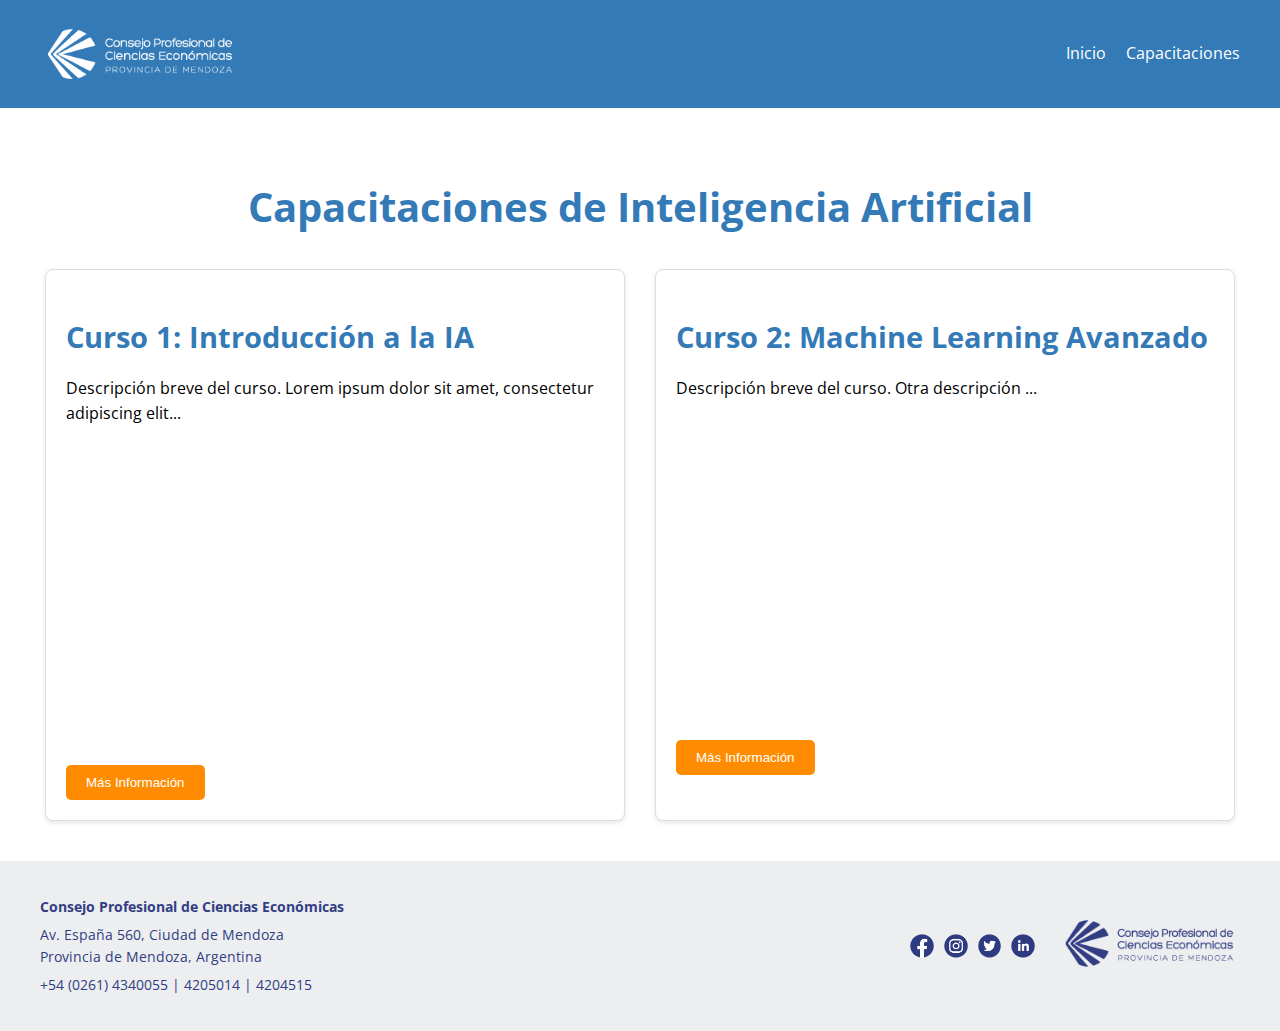
==== capacitaciones.html @ c86057d4 "index y capacitaciones" ====
<!DOCTYPE html>
<html lang="es">
  <head>
    <meta charset="UTF-8" />
    <meta name="viewport" content="width=device-width, initial-scale=1.0" />
    <title>Compendio de Cursos de IA</title>
    <link rel="stylesheet" href="styles.css" />
    <link rel="icon" href="favicon_io/favicon-16x16.png" type="image/x-icon">
    <link
      href="https://fonts.googleapis.com/css2?family=Open+Sans:wght@400;600;700&display=swap"
      rel="stylesheet"
    
    />
  </head>
  <body>
    <header>
        <div class="container">
            <div class="logo">
                <img src="favicon_io/logotransp.png" alt="CPCE Logo" class="header-logo">
            </div>
        <nav>
          <ul>
            <li><a href="/index.html">Inicio</a></li>
            <li><a href="/capacitaciones.html">Capacitaciones</a></li>
          </ul>
        </nav>
      </div>
    </header>

    <main class="container">
      <section>
        <h1>Capacitaciones de Inteligencia Artificial</h1>

        <div class="curso-container">
          <div class="curso">
            <h2>Curso 1: Introducción a la IA</h2>
            <p>
              Descripción breve del curso. Lorem ipsum dolor sit amet,
              consectetur adipiscing elit...
            </p>
            <div class="video-container">
              <iframe
                width="560"
                height="315"
                src="https://www.youtube.com/embed/TU_VIDEO_ID"
                title="YouTube video player"
                frameborder="0"
                allow="accelerometer; autoplay; clipboard-write; encrypted-media; gyroscope; picture-in-picture; web-share"
                allowfullscreen
              ></iframe>
            </div>
            <button class="btn">Más Información</button>
          </div>

          <div class="curso">
            <h2>Curso 2: Machine Learning Avanzado</h2>
            <p>Descripción breve del curso. Otra descripción ...</p>
            <div class="video-container">
              <iframe
                width="560"
                height="315"
                src="https://www.youtube.com/embed/OTRO_VIDEO_ID"
                title="YouTube video player"
                frameborder="0"
                allow="accelerometer; autoplay; clipboard-write; encrypted-media; gyroscope; picture-in-picture; web-share"
                allowfullscreen
              ></iframe>
            </div>
            <button class="btn">Más Información</button>
          </div>
        </div>
      </section>
    </main>

    

  </body>
  <footer>
    <div class="container">
        <div class="footer-content">
            <div class="footer-info">
                <p><b>Consejo Profesional de Ciencias Económicas</b></p>
                <p>Av. España 560, Ciudad de Mendoza<br>Provincia de Mendoza, Argentina</p>
                <p>+54 (0261) 4340055 | 4205014 | 4204515</p>
            </div>
            <div class="footer-social">
                <a href="https://www.facebook.com/CPCEMZA" target="_blank" rel="noopener noreferrer">
                    <img src="img/icon_fb.png" alt="Facebook" class="footer-icon">
                </a>
                <a href="https://www.instagram.com/cpcemendoza" target="_blank" rel="noopener noreferrer">
                  <img src="img/icon_in.png" alt="Instagram" class="footer-icon">
                </a>
                <a href="https://twitter.com/cpcemza" target="_blank" rel="noopener noreferrer">
                  <img src="img/icon_tw.png" alt="Twitter" class="footer-icon">
                </a>
                <a href="https://www.linkedin.com/in/consejo-profesional-de-ciencias-econ%C3%B3micas-mendoza-b15020175" target="_blank" rel="noopener noreferrer">
                  <img src="img/icon_li.png" alt="Linkedin" class="footer-icon">
                </a>
            </div>

            <div class="footer-logo">
               <img src="img/logofooter.png" alt="CPCE" class="logofooter">
            </div>
        </div>
    </div>
</footer>
</html>
---- styles.css ----
/* styles.css */

/* Reset básico y estilos generales */
body {
    font-family: "Open Sans", sans-serif; /* O la fuente que elijas */
    margin: 0;
    padding: 0;
    line-height: 1.6;
    color: #000000; /* Negro para el texto principal */
    background-color: #ffffff; /* Fondo blanco */
}

.container {
    max-width: 1200px; /* Ancho máximo del contenido */
    margin: 0 auto;  /* Centrar el contenido */
    padding: 0 20px; /* Espacio a los lados */
}

/* Estilos del encabezado */
header {
    background-color: #337ab7;
    color: #ffffff;
    padding: 20px 0; /* Aumentamos el padding vertical */
}

header .container {
    display: flex;
    justify-content: space-between;
    align-items: center;
}

.logo {
    display: flex;
    align-items: center;
}

.logo img { /* Agregamos estilos específicos para la imagen del logo */
    max-width: 200px; /* Aumentamos el tamaño máximo del logo (ajusta este valor) */
    height: auto;     /* Mantiene la proporción de la imagen */
}

nav ul {
    list-style: none;
    padding: 0;
    margin: 0;
    display: flex;
}

nav ul li {
    margin-left: 20px;
}

nav a {
    color: #ffffff;
    text-decoration: none;
    transition: color 0.3s ease; /* Transición suave para el hover */
}

nav a:hover {
    color: #48b8d0; /* Celeste/Turquesa al pasar el mouse */
}

/* Estilos de las secciones */
section {
    padding: 40px 0;
}

h1 {
    font-size: 2.5em;
    margin-bottom: 30px;
    text-align: center;
    color: #337ab7;
}

h2 {
    font-size: 1.8em;
    margin-bottom: 15px;
    color: #337ab7;
}

/* Estilos de las tarjetas de curso */
.curso-container {
    display: flex; /* Usamos Flexbox */
    flex-wrap: wrap; /* Permite que las tarjetas se ajusten a la siguiente línea */
    justify-content: space-around; /* Espacio entre las tarjetas */
    gap: 20px; /* Espacio entre las tarjetas (más moderno que margin) */
}

.curso {
    width: calc(50% - 20px); /*  Ancho para dos columnas, restando el gap  */
    box-sizing: border-box; /*  Incluye el padding y border en el ancho total  */
    border: 1px solid #ddd;
    padding: 20px;
    border-radius: 8px;
    box-shadow: 0 2px 5px rgba(0, 0, 0, 0.1); /* Sombra suave */
    background-color: #fff; /* Fondo blanco para las tarjetas */
    transition: transform 0.3s ease, box-shadow 0.3s ease; /* Transición para el hover */
}

.curso:hover {
    transform: translateY(-5px); /* Elevar ligeramente la tarjeta */
    box-shadow: 0 4px 10px rgba(0, 0, 0, 0.2); /* Sombra más pronunciada */
}

/* Estilos de los videos */
.video-container {
    position: relative;
    padding-bottom: 56.25%; /* Proporción 16:9 para el video */
    height: 0;
    overflow: hidden;
    margin-bottom: 20px;
}

.video-container iframe {
    position: absolute;
    top: 0;
    left: 0;
    width: 100%;
    height: 100%;
}

/* Estilos de los botones */
/* Usamos variables CSS para los colores del botón */
:root {
  --boton-color: #ff8c00;
  --boton-hover-color: #e07900; /* Color más oscuro para el hover */
  /* O, usando color-mix (más avanzado, pero recomendado): */
  /* --boton-hover-color: color-mix(in srgb, var(--boton-color) 80%, black); */
}


.btn {
    background-color: var(--boton-color);
    color: #ffffff;
    padding: 10px 20px;
    border: none;
    border-radius: 5px;
    cursor: pointer;
    text-decoration: none; /* Quita el subrayado si es un enlace */
    display: inline-block; /* Permite ajustar el padding */
    transition: background-color 0.3s ease;
}

.btn:hover {
    background-color: var(--boton-hover-color);
}

/* Estilos del pie de página (versión mejorada) */
footer {
    background-color: #edeef0;  /* Mismo color de fondo */
    padding: 30px 0; /*  Padding superior e inferior  */
    color: #323e84; /*  Color de texto azul oscuro  */
    font-size: 14px;  /* Tamaño de fuente */
}

.footer-content {
    display: flex; /* Usamos Flexbox */
    justify-content: space-between; /* Distribuye el espacio */
    align-items: center; /* Centrado vertical */
    flex-wrap: wrap; /* Para que se ajuste en pantallas pequeñas */
}

.footer-info {
    flex: 1 1 300px; /*  Crece, se encoge, base de 300px  */
    margin-right: 20px;  /*  Margen a la derecha  */
     text-align: left; /*Alineacion a la izquierda*/

}

.footer-info p {
    margin: 5px 0; /*  Margen superior e inferior para los párrafos  */
}

.footer-social {
    flex: 0 0 auto; /* No crece, no se encoge, tamaño automático */
    margin-right: 20px;
    display: flex; /* Para alinear los iconos horizontalmente */
    align-items: center;/*Centrar verticalmente los iconos*/

}

.footer-icon {
    height: 24px; /*  Tamaño de los iconos  */
    margin: 0 5px; /*  Espacio entre iconos  */
     vertical-align: middle; /* Alinea verticalmente los íconos */
}

.footer-logo {
    flex: 0 0 auto;  /* No crece, no se encoge, tamaño automático */
    text-align: right;
}

.logofooter {
    max-width: 180px; /*  Tamaño máximo del logo  */
     height: auto;
}

/* Estilos para la sección Hero (index.html) */
.hero {
    text-align: center;
    padding: 50px 0;
    background-color: #f5f5f5; /* Color de fondo suave (opcional) */
    border-bottom: 1px solid #ddd; /* Borde inferior */
}

.hero h1 {
    font-size: 3em; /* Título más grande */
    margin-bottom: 20px;
    color: #337ab7;
}

.hero p {
    font-size: 1.2em;
    margin-bottom: 30px;
    color: #555; /* Color de texto más oscuro */
}

.hero-image {
    max-width: 80%; /* Ajusta el tamaño de la imagen */
    height: auto;
    margin-top: 30px;
    border-radius: 8px; /* Bordes redondeados (opcional) */
    box-shadow: 0 4px 8px rgba(0, 0, 0, 0.1); /* Sombra suave (opcional) */
}

/* Estilos para la sección de Información (index.html) */
.info {
    padding: 60px 0;
    text-align: center;
}

.info h2 {
    font-size: 2.2em;
    margin-bottom: 40px;
    color: #337ab7;
}

.info-grid {
    display: grid;
    grid-template-columns: repeat(auto-fit, minmax(250px, 1fr)); /* Diseño responsive */
    gap: 30px;
}

.info-item {
    padding: 20px;
    border: 1px solid #ddd;
    border-radius: 8px;
}

.info-icon {
    width: 50px; /* Tamaño de los iconos */
    height: auto;
    margin-bottom: 15px;
}

/* Estilos para la sección de Contacto Rápido (index.html) */
.contacto-rapido {
    padding: 40px 0;
    text-align: center;
    background-color: #f9f9f9; /* Fondo ligeramente diferente */
    border-top: 1px solid #ddd;
}

.contacto-rapido h2 {
    font-size: 1.8em;
    margin-bottom: 20px;
    color: #337ab7;
}

.contacto-rapido p {
    margin-bottom: 10px;
}

/*  Media Queries para Responsive Design  */


@media (max-width: 768px) {
    .footer-content {
      flex-direction: column;
      align-items: flex-start;
    }
    .footer-info, .footer-social, .footer-logo{
      margin: 10px 0;
      width: 100%; /* Ocupa todo el ancho */
      text-align: center; /* Centra el contenido */
    }
    .footer-logo {
        text-align: center; /*Centrar imagen responsivo*/
    }
    .footer-info {
        text-align: center;
    }
    .footer-social {
        justify-content: center;
    }
}

/*  Tablets  */
@media (max-width: 768px) {
    .curso {
        width: 100%; /* Una columna en pantallas más pequeñas */
    }

    header .container {
        flex-direction: column;
    }

    nav ul {
        margin-top: 1rem;
        flex-direction: column;
    }

    nav ul li {
        margin-left: 0;
        margin-top: 0.5rem;
    }
    .footer-social, .footer-logo {
        text-align: center; /* Centra en pantallas pequeñas */
    }
}

/*  Móviles  */
@media (max-width: 480px) {
    h1 {
        font-size: 2em;
    }

    h2 {
        font-size: 1.5em;
    }

    .container {
        padding: 0 10px; /*  Menos espacio lateral en móviles  */
    }
}
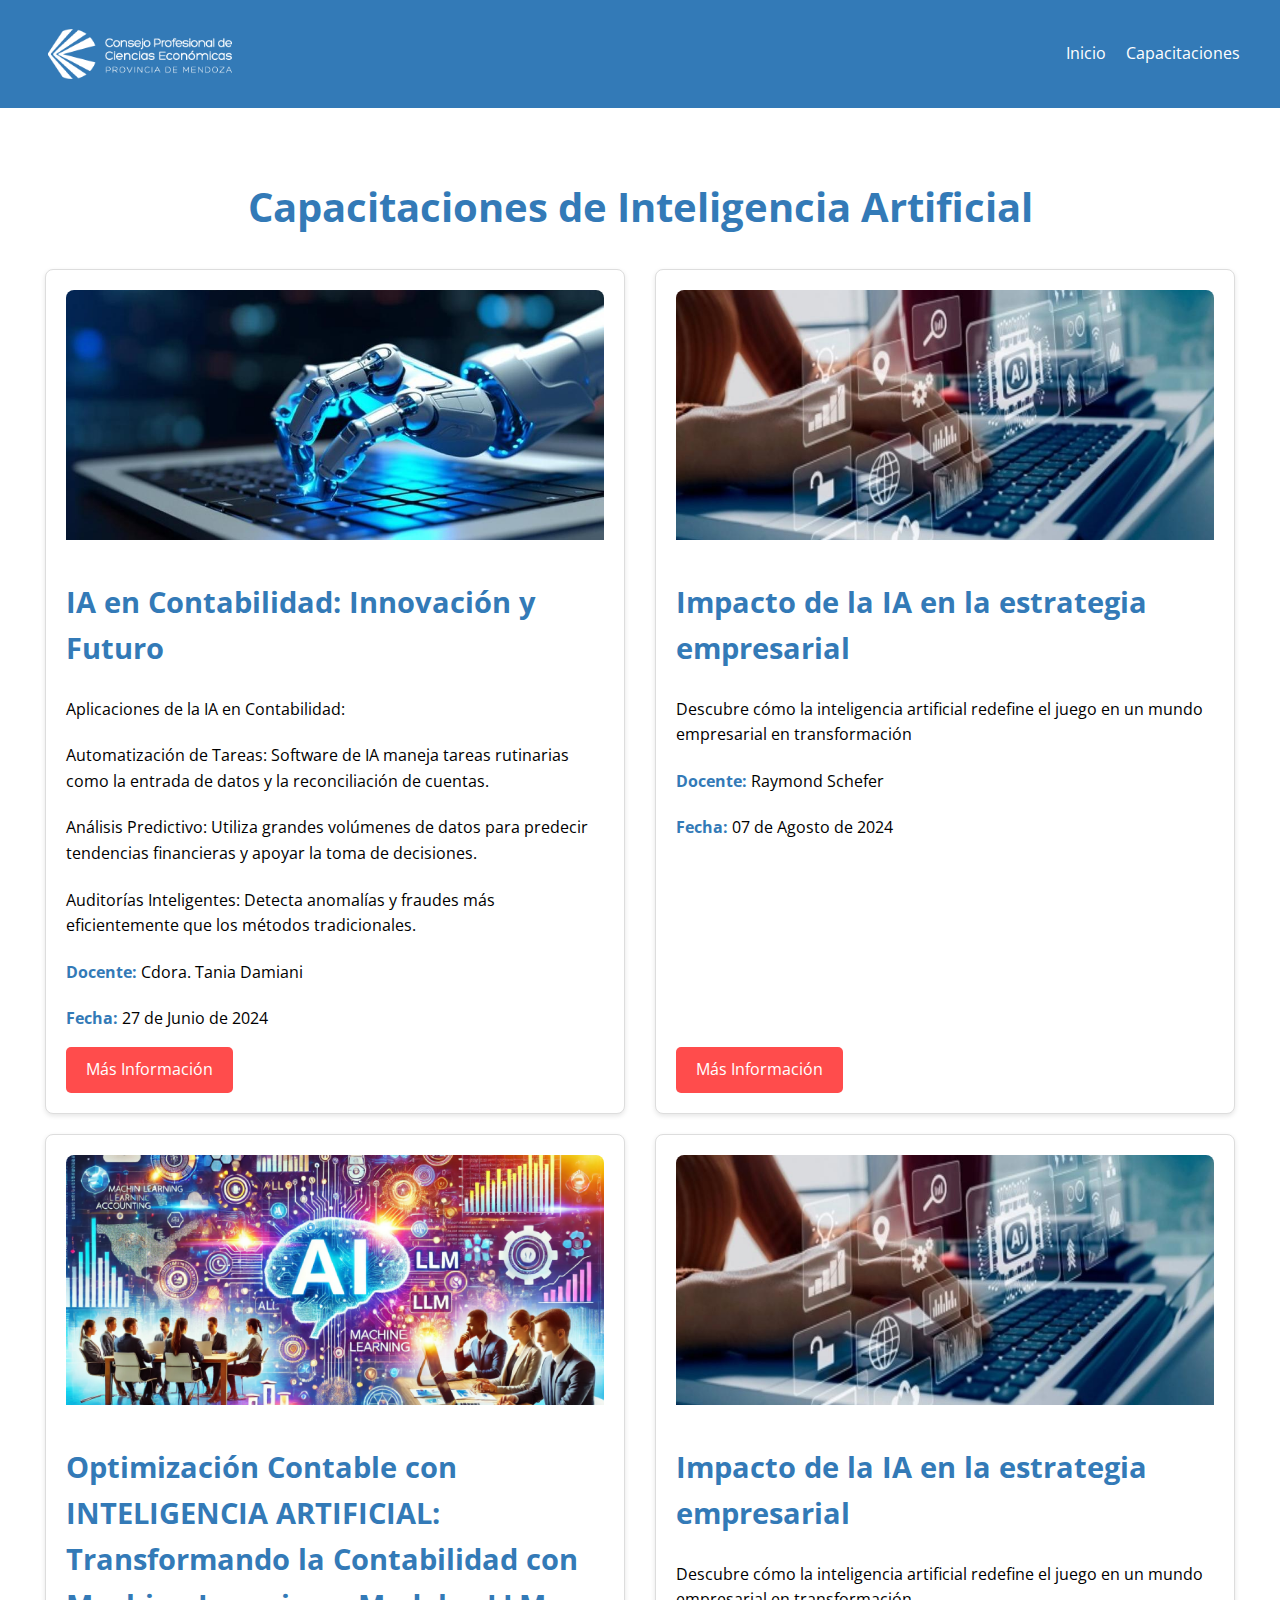
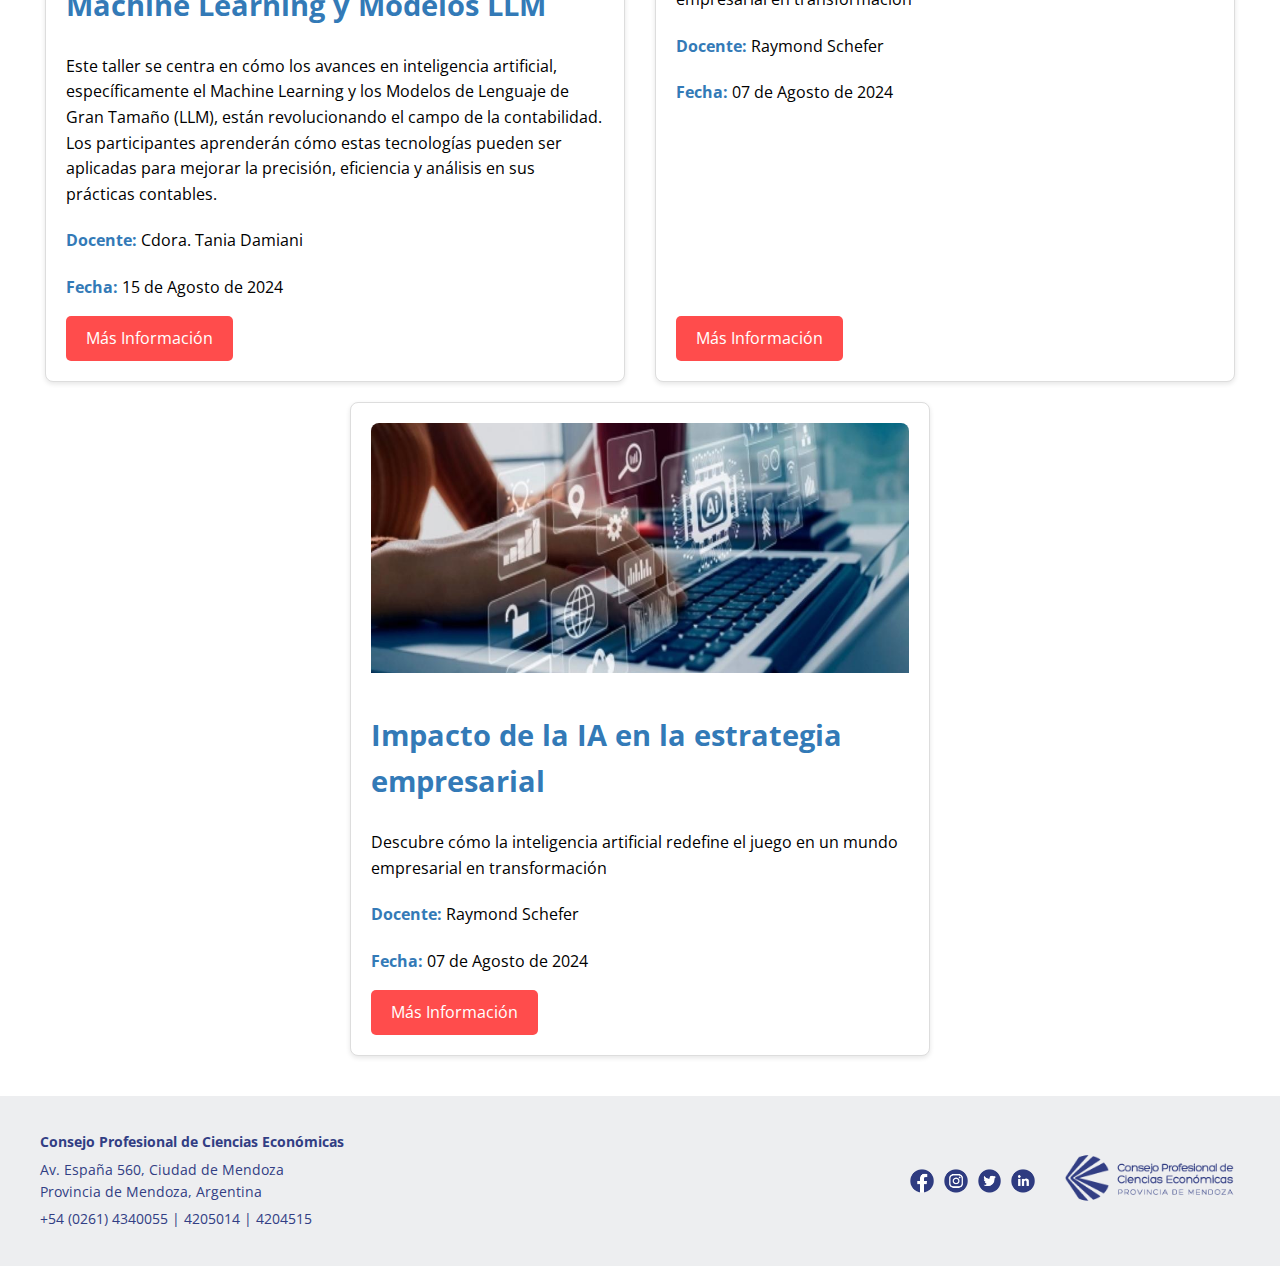
==== commit 130c4f56: "agregue capacitaciones" ====
--- a/capacitaciones.html
+++ b/capacitaciones.html
@@ -5,19 +5,22 @@
     <meta name="viewport" content="width=device-width, initial-scale=1.0" />
     <title>Compendio de Cursos de IA</title>
     <link rel="stylesheet" href="styles.css" />
-    <link rel="icon" href="favicon_io/favicon-16x16.png" type="image/x-icon">
+    <link rel="icon" href="favicon_io/favicon-16x16.png" type="image/x-icon" />
     <link
       href="https://fonts.googleapis.com/css2?family=Open+Sans:wght@400;600;700&display=swap"
       rel="stylesheet"
-    
     />
   </head>
   <body>
     <header>
-        <div class="container">
-            <div class="logo">
-                <img src="favicon_io/logotransp.png" alt="CPCE Logo" class="header-logo">
-            </div>
+      <div class="container">
+        <div class="logo">
+          <img
+            src="favicon_io/logotransp.png"
+            alt="CPCE Logo"
+            class="header-logo"
+          />
+        </div>
         <nav>
           <ul>
             <li><a href="/index.html">Inicio</a></li>
@@ -33,75 +36,173 @@
 
         <div class="curso-container">
           <div class="curso">
-            <h2>Curso 1: Introducción a la IA</h2>
-            <p>
-              Descripción breve del curso. Lorem ipsum dolor sit amet,
-              consectetur adipiscing elit...
-            </p>
-            <div class="video-container">
-              <iframe
-                width="560"
-                height="315"
-                src="https://www.youtube.com/embed/TU_VIDEO_ID"
-                title="YouTube video player"
-                frameborder="0"
-                allow="accelerometer; autoplay; clipboard-write; encrypted-media; gyroscope; picture-in-picture; web-share"
-                allowfullscreen
-              ></iframe>
-            </div>
-            <button class="btn">Más Información</button>
-          </div>
-
-          <div class="curso">
-            <h2>Curso 2: Machine Learning Avanzado</h2>
-            <p>Descripción breve del curso. Otra descripción ...</p>
-            <div class="video-container">
-              <iframe
-                width="560"
-                height="315"
-                src="https://www.youtube.com/embed/OTRO_VIDEO_ID"
-                title="YouTube video player"
-                frameborder="0"
-                allow="accelerometer; autoplay; clipboard-write; encrypted-media; gyroscope; picture-in-picture; web-share"
-                allowfullscreen
-              ></iframe>
-            </div>
-            <button class="btn">Más Información</button>
+            <img
+              src="img/IAenContabilidad-Innovación y Futuro.jpg"
+              alt="Imagen Curso Introducción a la IA"
+              class="curso-imagen"
+            />
+            <h2>IA en Contabilidad: Innovación y Futuro</h2>
+            <p>Aplicaciones de la IA en Contabilidad:</p>
+
+            <p>
+              Automatización de Tareas: Software de IA maneja tareas rutinarias
+              como la entrada de datos y la reconciliación de cuentas.
+            </p>
+
+            <p>
+              Análisis Predictivo: Utiliza grandes volúmenes de datos para
+              predecir tendencias financieras y apoyar la toma de decisiones.
+            </p>
+
+            <p>
+              Auditorías Inteligentes: Detecta anomalías y fraudes más
+              eficientemente que los métodos tradicionales.
+            </p>
+            <p><strong>Docente:</strong> Cdora. Tania Damiani</p>
+            <p><strong>Fecha:</strong> 27 de Junio de 2024</p>
+            <a
+              href="https://micuenta.cpcemza.org.ar/capacitacion_.php?ID=465"
+              class="btn"
+              >Más Información</a
+            >
+          </div>
+
+          <div class="curso">
+            <img
+              src="img/Impacto de la IA en la estrategia empresarial.jpg"
+              alt="Imagen Curso Machine Learning Avanzado"
+              class="curso-imagen"
+            />
+            <h2>Impacto de la IA en la estrategia empresarial</h2>
+            <p>
+              Descubre cómo la inteligencia artificial redefine el juego en un
+              mundo empresarial en transformación
+            </p>
+            <p><strong>Docente:</strong> Raymond Schefer</p>
+            <p><strong>Fecha:</strong> 07 de Agosto de 2024</p>
+            <a
+              href="https://micuenta.cpcemza.org.ar/capacitacion_.php?ID=479"
+              class="btn"
+              >Más Información</a
+            >
+          </div>
+
+          <div class="curso">
+            <img
+              src="img/Optimización Contable con INTELIGENCIA.png"
+              alt="Imagen Curso Machine Learning Avanzado"
+              class="curso-imagen"
+            />
+            <h2>
+              Optimización Contable con INTELIGENCIA ARTIFICIAL: Transformando
+              la Contabilidad con Machine Learning y Modelos LLM
+            </h2>
+            <p>
+              Este taller se centra en cómo los avances en inteligencia
+              artificial, específicamente el Machine Learning y los Modelos de
+              Lenguaje de Gran Tamaño (LLM), están revolucionando el campo de la
+              contabilidad. Los participantes aprenderán cómo estas tecnologías
+              pueden ser aplicadas para mejorar la precisión, eficiencia y
+              análisis en sus prácticas contables.
+            </p>
+            <p><strong>Docente:</strong> Cdora. Tania Damiani</p>
+            <p><strong>Fecha:</strong> 15 de Agosto de 2024</p>
+            <a
+              href="https://micuenta.cpcemza.org.ar/capacitacion_.php?ID=482"
+              class="btn"
+              >Más Información</a
+            >
+          </div>
+
+          <div class="curso">
+            <img
+              src="img/Impacto de la IA en la estrategia empresarial.jpg"
+              alt="Imagen Curso Machine Learning Avanzado"
+              class="curso-imagen"
+            />
+            <h2>Impacto de la IA en la estrategia empresarial</h2>
+            <p>
+              Descubre cómo la inteligencia artificial redefine el juego en un
+              mundo empresarial en transformación
+            </p>
+            <p><strong>Docente:</strong> Raymond Schefer</p>
+            <p><strong>Fecha:</strong> 07 de Agosto de 2024</p>
+            <a
+              href="https://micuenta.cpcemza.org.ar/capacitacion_.php?ID=479"
+              class="btn"
+              >Más Información</a
+            >
+          </div>
+
+          <div class="curso">
+            <img
+              src="img/Impacto de la IA en la estrategia empresarial.jpg"
+              alt="Imagen Curso Machine Learning Avanzado"
+              class="curso-imagen"
+            />
+            <h2>Impacto de la IA en la estrategia empresarial</h2>
+            <p>
+              Descubre cómo la inteligencia artificial redefine el juego en un
+              mundo empresarial en transformación
+            </p>
+            <p><strong>Docente:</strong> Raymond Schefer</p>
+            <p><strong>Fecha:</strong> 07 de Agosto de 2024</p>
+            <a
+              href="https://micuenta.cpcemza.org.ar/capacitacion_.php?ID=479"
+              class="btn"
+              >Más Información</a
+            >
           </div>
         </div>
       </section>
     </main>
-
-    
-
   </body>
   <footer>
     <div class="container">
-        <div class="footer-content">
-            <div class="footer-info">
-                <p><b>Consejo Profesional de Ciencias Económicas</b></p>
-                <p>Av. España 560, Ciudad de Mendoza<br>Provincia de Mendoza, Argentina</p>
-                <p>+54 (0261) 4340055 | 4205014 | 4204515</p>
-            </div>
-            <div class="footer-social">
-                <a href="https://www.facebook.com/CPCEMZA" target="_blank" rel="noopener noreferrer">
-                    <img src="img/icon_fb.png" alt="Facebook" class="footer-icon">
-                </a>
-                <a href="https://www.instagram.com/cpcemendoza" target="_blank" rel="noopener noreferrer">
-                  <img src="img/icon_in.png" alt="Instagram" class="footer-icon">
-                </a>
-                <a href="https://twitter.com/cpcemza" target="_blank" rel="noopener noreferrer">
-                  <img src="img/icon_tw.png" alt="Twitter" class="footer-icon">
-                </a>
-                <a href="https://www.linkedin.com/in/consejo-profesional-de-ciencias-econ%C3%B3micas-mendoza-b15020175" target="_blank" rel="noopener noreferrer">
-                  <img src="img/icon_li.png" alt="Linkedin" class="footer-icon">
-                </a>
-            </div>
-
-            <div class="footer-logo">
-               <img src="img/logofooter.png" alt="CPCE" class="logofooter">
-            </div>
-        </div>
+      <div class="footer-content">
+        <div class="footer-info">
+          <p><b>Consejo Profesional de Ciencias Económicas</b></p>
+          <p>
+            Av. España 560, Ciudad de Mendoza<br />Provincia de Mendoza,
+            Argentina
+          </p>
+          <p>+54 (0261) 4340055 | 4205014 | 4204515</p>
+        </div>
+        <div class="footer-social">
+          <a
+            href="https://www.facebook.com/CPCEMZA"
+            target="_blank"
+            rel="noopener noreferrer"
+          >
+            <img src="img/icon_fb.png" alt="Facebook" class="footer-icon" />
+          </a>
+          <a
+            href="https://www.instagram.com/cpcemendoza"
+            target="_blank"
+            rel="noopener noreferrer"
+          >
+            <img src="img/icon_in.png" alt="Instagram" class="footer-icon" />
+          </a>
+          <a
+            href="https://twitter.com/cpcemza"
+            target="_blank"
+            rel="noopener noreferrer"
+          >
+            <img src="img/icon_tw.png" alt="Twitter" class="footer-icon" />
+          </a>
+          <a
+            href="https://www.linkedin.com/in/consejo-profesional-de-ciencias-econ%C3%B3micas-mendoza-b15020175"
+            target="_blank"
+            rel="noopener noreferrer"
+          >
+            <img src="img/icon_li.png" alt="Linkedin" class="footer-icon" />
+          </a>
+        </div>
+
+        <div class="footer-logo">
+          <img src="img/logofooter.png" alt="CPCE" class="logofooter" />
+        </div>
+      </div>
     </div>
-</footer>
+  </footer>
 </html>
--- a/styles.css
+++ b/styles.css
@@ -80,26 +80,66 @@
 
 /* Estilos de las tarjetas de curso */
 .curso-container {
-    display: flex; /* Usamos Flexbox */
-    flex-wrap: wrap; /* Permite que las tarjetas se ajusten a la siguiente línea */
-    justify-content: space-around; /* Espacio entre las tarjetas */
-    gap: 20px; /* Espacio entre las tarjetas (más moderno que margin) */
+    display: flex;
+    flex-wrap: wrap;
+    justify-content: space-around;
+    gap: 20px;
 }
 
 .curso {
-    width: calc(50% - 20px); /*  Ancho para dos columnas, restando el gap  */
-    box-sizing: border-box; /*  Incluye el padding y border en el ancho total  */
+    width: calc(50% - 20px); /* Dos columnas */
+    box-sizing: border-box;
     border: 1px solid #ddd;
     padding: 20px;
     border-radius: 8px;
-    box-shadow: 0 2px 5px rgba(0, 0, 0, 0.1); /* Sombra suave */
-    background-color: #fff; /* Fondo blanco para las tarjetas */
-    transition: transform 0.3s ease, box-shadow 0.3s ease; /* Transición para el hover */
+    box-shadow: 0 2px 5px rgba(0, 0, 0, 0.1);
+    background-color: #fff;
+    transition: transform 0.3s ease, box-shadow 0.3s ease;
+    display: flex;          /* ¡Hacemos .curso un contenedor flexible! */
+    flex-direction: column; /* Apilamos los elementos verticalmente */
+    /* justify-content: space-between;  <- Ya no es necesario aquí */
 }
 
 .curso:hover {
-    transform: translateY(-5px); /* Elevar ligeramente la tarjeta */
-    box-shadow: 0 4px 10px rgba(0, 0, 0, 0.2); /* Sombra más pronunciada */
+    transform: translateY(-5px);
+    box-shadow: 0 4px 10px rgba(0, 0, 0, 0.2);
+}
+
+.curso-imagen {
+    width: 100%;
+    height: 250px;         /* Altura fija para las imágenes */
+    object-fit: cover;
+    object-position: center;
+    border-radius: 8px 8px 0 0;
+    margin-bottom: 15px;
+    max-width: 100%;      /* Asegura que no se salga del contenedor */
+}
+
+.curso h2 {
+    font-size: 1.8em;
+    margin-bottom: 10px; /* Reducido el margen inferior */
+    color: #337ab7;
+    /*  Alineación a la izquierda, por si acaso  */
+    text-align: left;
+}
+
+.curso p {
+    margin-bottom: 5px; /* Reducido el margen inferior */
+     /*  Alineación a la izquierda  */
+    text-align: left;
+}
+.curso p:last-of-type{
+   margin-bottom: 15px;
+}
+
+.curso p strong {
+    color: #337ab7;
+}
+
+.curso .btn {
+    margin-top: auto;  /* ¡Empuja el botón hacia abajo! */
+    align-self: flex-start; /* Alinea el botón a la izquierda */
+    /* padding: 8px 16px;  <- Si quieres un botón más pequeño */
 }
 
 /* Estilos de los videos */
@@ -122,8 +162,8 @@
 /* Estilos de los botones */
 /* Usamos variables CSS para los colores del botón */
 :root {
-  --boton-color: #ff8c00;
-  --boton-hover-color: #e07900; /* Color más oscuro para el hover */
+  --boton-color: #ff4c4c;
+  --boton-hover-color: #ff0707; /* Color más oscuro para el hover */
   /* O, usando color-mix (más avanzado, pero recomendado): */
   /* --boton-hover-color: color-mix(in srgb, var(--boton-color) 80%, black); */
 }
@@ -271,6 +311,25 @@
     margin-bottom: 10px;
 }
 
+/* Estilos adicionales para las tarjetas de curso (capacitaciones.html) */
+.curso-imagen {
+    width: 100%;       /* Ocupa todo el ancho del contenedor */
+    height: 250px;     /* Altura fija (ajústala según tus necesidades) */
+    object-fit: cover; /*  ¡La clave! */
+    object-position: center; /* Centra la imagen */
+    border-radius: 8px 8px 0 0;
+    margin-bottom: 15px;
+    max-width: 100%; /*Asegura que la imagen no se salga de su contenedor*/
+
+}
+
+.curso p strong { /* Estilo para "Docente:" y "Fecha:" */
+    color: #337ab7; /* Color azul para resaltar */
+}
+.curso .video-container{
+  margin-top: 1rem;
+}
+
 /*  Media Queries para Responsive Design  */
 
 
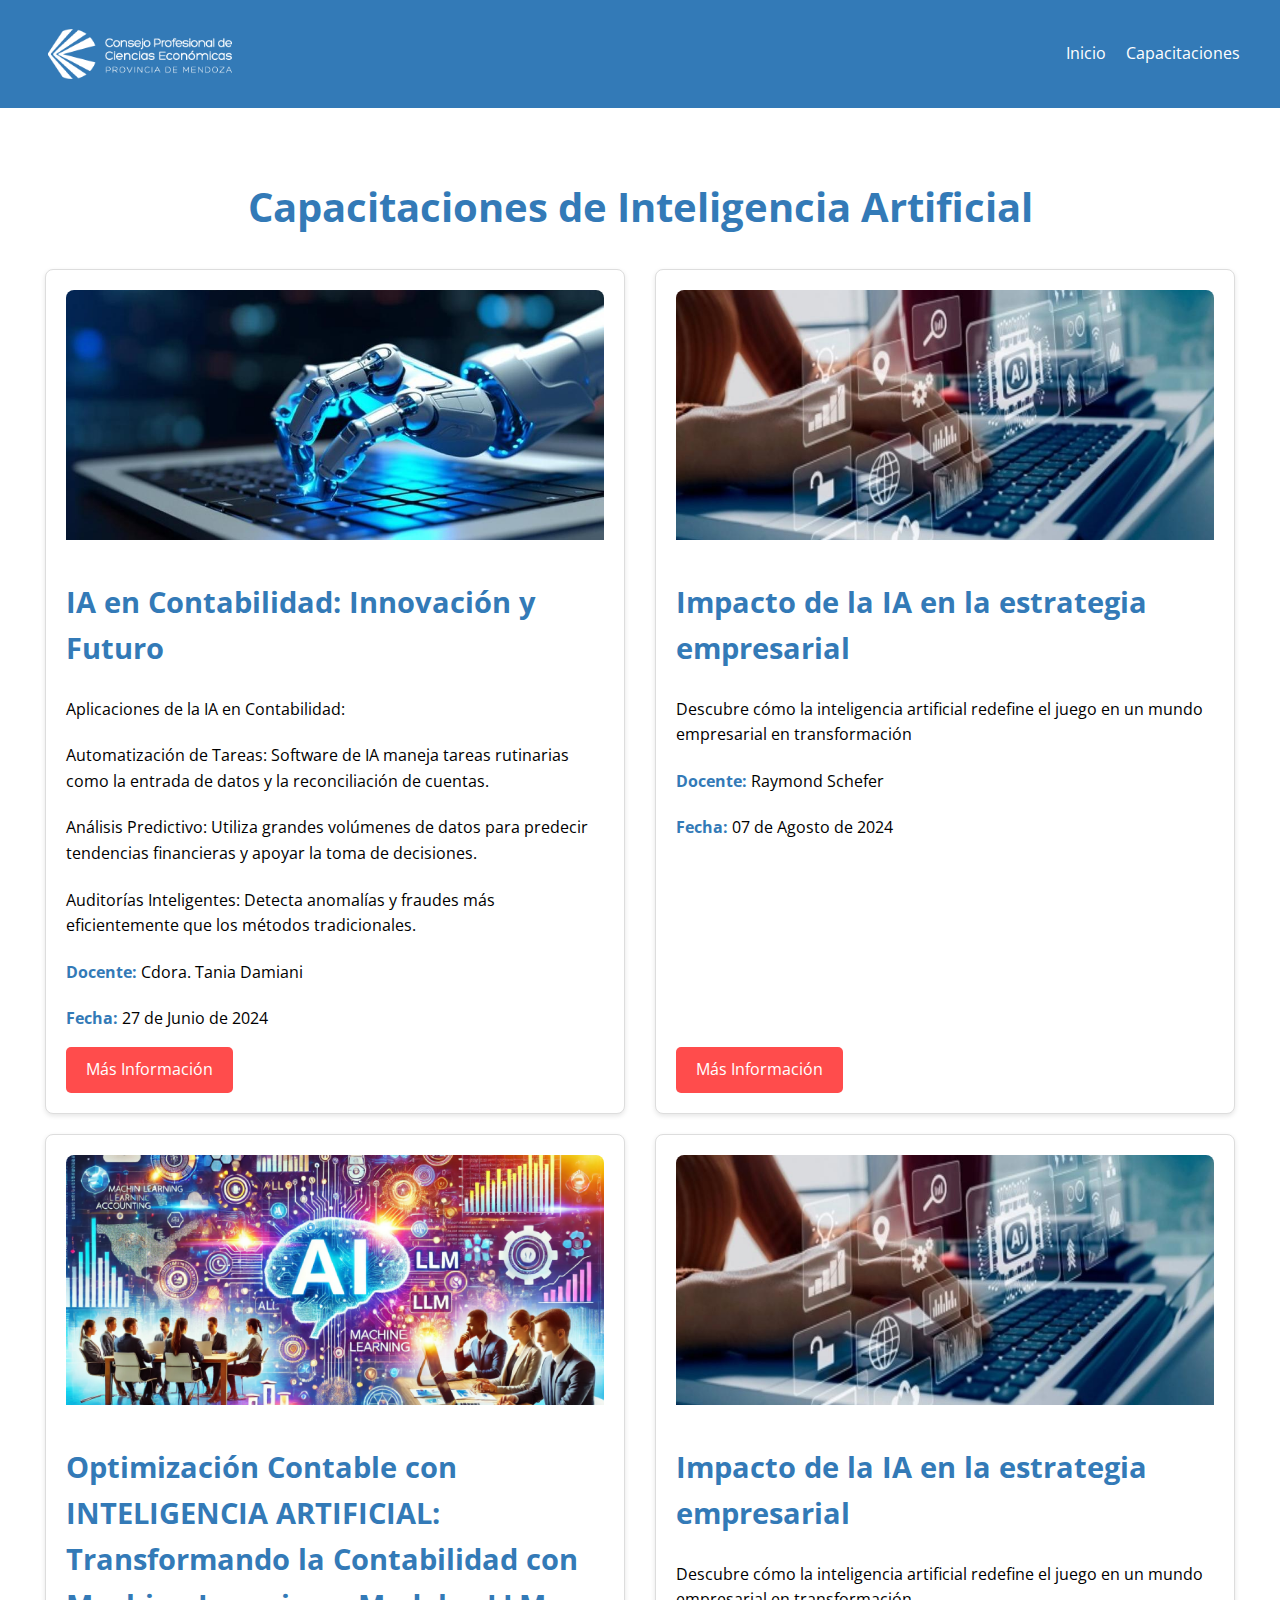
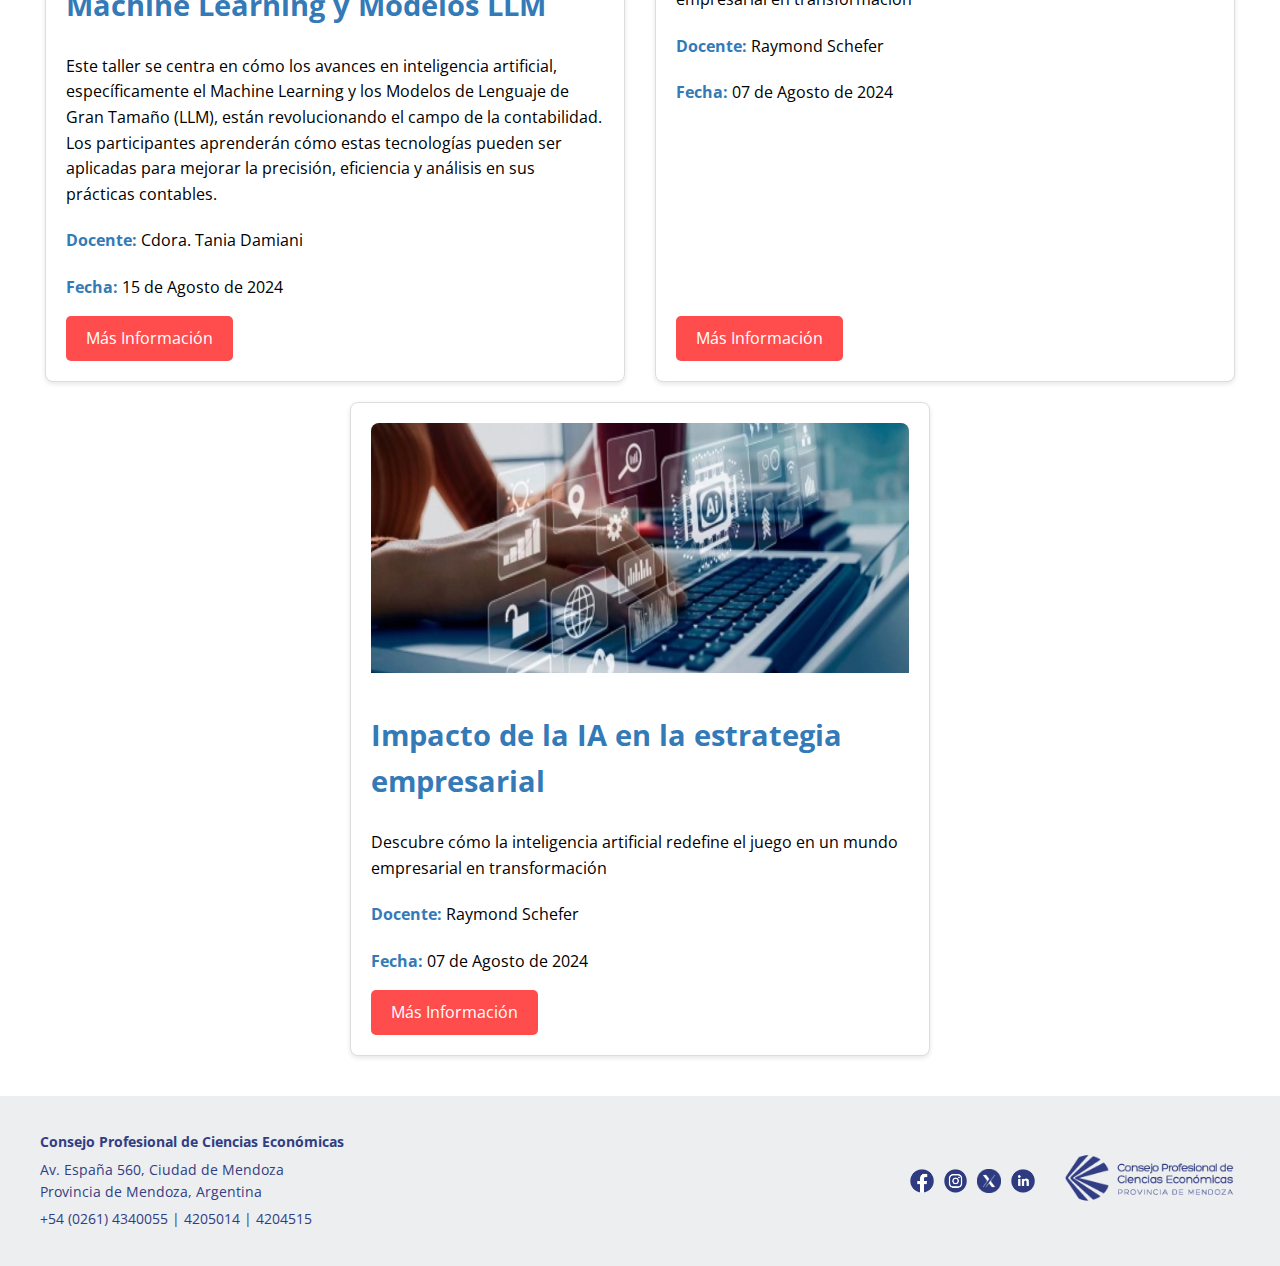
==== commit b29c955b: "modo oscuro e iconos" ====
--- a/capacitaciones.html
+++ b/capacitaciones.html
@@ -4,7 +4,7 @@
     <meta charset="UTF-8" />
     <meta name="viewport" content="width=device-width, initial-scale=1.0" />
     <title>Compendio de Cursos de IA</title>
-    <link rel="stylesheet" href="styles.css" />
+    <link rel="stylesheet" href="stylescap.css" />
     <link rel="icon" href="favicon_io/favicon-16x16.png" type="image/x-icon" />
     <link
       href="https://fonts.googleapis.com/css2?family=Open+Sans:wght@400;600;700&display=swap"
@@ -23,8 +23,8 @@
         </div>
         <nav>
           <ul>
-            <li><a href="/index.html">Inicio</a></li>
-            <li><a href="/capacitaciones.html">Capacitaciones</a></li>
+            <li><a href="index.html">Inicio</a></li>
+            <li><a href="capacitaciones.html">Capacitaciones</a></li>
           </ul>
         </nav>
       </div>
@@ -191,7 +191,7 @@
             <img src="img/icon_tw.png" alt="Twitter" class="footer-icon" />
           </a>
           <a
-            href="https://www.linkedin.com/in/consejo-profesional-de-ciencias-econ%C3%B3micas-mendoza-b15020175"
+            href="https://www.linkedin.com/company/cpce-mendoza/?viewAsMember=true"
             target="_blank"
             rel="noopener noreferrer"
           >
--- a/stylescap.css
+++ b/stylescap.css
@@ -0,0 +1,394 @@
+/* styles.css */
+
+/* Reset básico y estilos generales */
+body {
+    font-family: "Open Sans", sans-serif; /* O la fuente que elijas */
+    margin: 0;
+    padding: 0;
+    line-height: 1.6;
+    color: #000000; /* Negro para el texto principal */
+    background-color: #ffffff; /* Fondo blanco */
+}
+
+.container {
+    max-width: 1200px; /* Ancho máximo del contenido */
+    margin: 0 auto;  /* Centrar el contenido */
+    padding: 0 20px; /* Espacio a los lados */
+}
+
+/* Estilos del encabezado */
+header {
+    background-color: #337ab7;
+    color: #ffffff;
+    padding: 20px 0; /* Aumentamos el padding vertical */
+}
+
+header .container {
+    display: flex;
+    justify-content: space-between;
+    align-items: center;
+}
+
+.logo {
+    display: flex;
+    align-items: center;
+}
+
+.logo img { /* Agregamos estilos específicos para la imagen del logo */
+    max-width: 200px; /* Aumentamos el tamaño máximo del logo (ajusta este valor) */
+    height: auto;     /* Mantiene la proporción de la imagen */
+}
+
+nav ul {
+    list-style: none;
+    padding: 0;
+    margin: 0;
+    display: flex;
+}
+
+nav ul li {
+    margin-left: 20px;
+}
+
+nav a {
+    color: #ffffff;
+    text-decoration: none;
+    transition: color 0.3s ease; /* Transición suave para el hover */
+}
+
+nav a:hover {
+    color: #48b8d0; /* Celeste/Turquesa al pasar el mouse */
+}
+
+/* Estilos de las secciones */
+section {
+    padding: 40px 0;
+}
+
+h1 {
+    font-size: 2.5em;
+    margin-bottom: 30px;
+    text-align: center;
+    color: #337ab7;
+}
+
+h2 {
+    font-size: 1.8em;
+    margin-bottom: 15px;
+    color: #337ab7;
+}
+
+/* Estilos de las tarjetas de curso */
+.curso-container {
+    display: flex;
+    flex-wrap: wrap;
+    justify-content: space-around;
+    gap: 20px;
+}
+
+.curso {
+    width: calc(50% - 20px); /* Dos columnas */
+    box-sizing: border-box;
+    border: 1px solid #ddd;
+    padding: 20px;
+    border-radius: 8px;
+    box-shadow: 0 2px 5px rgba(0, 0, 0, 0.1);
+    background-color: #fff;
+    transition: transform 0.3s ease, box-shadow 0.3s ease;
+    display: flex;          /* ¡Hacemos .curso un contenedor flexible! */
+    flex-direction: column; /* Apilamos los elementos verticalmente */
+    /* justify-content: space-between;  <- Ya no es necesario aquí */
+}
+
+.curso:hover {
+    transform: translateY(-5px);
+    box-shadow: 0 4px 10px rgba(0, 0, 0, 0.2);
+}
+
+.curso-imagen {
+    width: 100%;
+    height: 250px;         /* Altura fija para las imágenes */
+    object-fit: cover;
+    object-position: center;
+    border-radius: 8px 8px 0 0;
+    margin-bottom: 15px;
+    max-width: 100%;      /* Asegura que no se salga del contenedor */
+}
+
+.curso h2 {
+    font-size: 1.8em;
+    margin-bottom: 10px; /* Reducido el margen inferior */
+    color: #337ab7;
+    /*  Alineación a la izquierda, por si acaso  */
+    text-align: left;
+}
+
+.curso p {
+    margin-bottom: 5px; /* Reducido el margen inferior */
+     /*  Alineación a la izquierda  */
+    text-align: left;
+}
+.curso p:last-of-type{
+   margin-bottom: 15px;
+}
+
+.curso p strong {
+    color: #337ab7;
+}
+
+.curso .btn {
+    margin-top: auto;  /* ¡Empuja el botón hacia abajo! */
+    align-self: flex-start; /* Alinea el botón a la izquierda */
+    /* padding: 8px 16px;  <- Si quieres un botón más pequeño */
+}
+
+/* Estilos de los videos */
+.video-container {
+    position: relative;
+    padding-bottom: 56.25%; /* Proporción 16:9 para el video */
+    height: 0;
+    overflow: hidden;
+    margin-bottom: 20px;
+}
+
+.video-container iframe {
+    position: absolute;
+    top: 0;
+    left: 0;
+    width: 100%;
+    height: 100%;
+}
+
+/* Estilos de los botones */
+/* Usamos variables CSS para los colores del botón */
+:root {
+  --boton-color: #ff4c4c;
+  --boton-hover-color: #ff0707; /* Color más oscuro para el hover */
+  /* O, usando color-mix (más avanzado, pero recomendado): */
+  /* --boton-hover-color: color-mix(in srgb, var(--boton-color) 80%, black); */
+}
+
+
+.btn {
+    background-color: var(--boton-color);
+    color: #ffffff;
+    padding: 10px 20px;
+    border: none;
+    border-radius: 5px;
+    cursor: pointer;
+    text-decoration: none; /* Quita el subrayado si es un enlace */
+    display: inline-block; /* Permite ajustar el padding */
+    transition: background-color 0.3s ease;
+}
+
+.btn:hover {
+    background-color: var(--boton-hover-color);
+}
+
+/* Estilos del pie de página (versión mejorada) */
+footer {
+    background-color: #edeef0;  /* Mismo color de fondo */
+    padding: 30px 0; /*  Padding superior e inferior  */
+    color: #323e84; /*  Color de texto azul oscuro  */
+    font-size: 14px;  /* Tamaño de fuente */
+}
+
+.footer-content {
+    display: flex; /* Usamos Flexbox */
+    justify-content: space-between; /* Distribuye el espacio */
+    align-items: center; /* Centrado vertical */
+    flex-wrap: wrap; /* Para que se ajuste en pantallas pequeñas */
+}
+
+.footer-info {
+    flex: 1 1 300px; /*  Crece, se encoge, base de 300px  */
+    margin-right: 20px;  /*  Margen a la derecha  */
+     text-align: left; /*Alineacion a la izquierda*/
+
+}
+
+.footer-info p {
+    margin: 5px 0; /*  Margen superior e inferior para los párrafos  */
+}
+
+.footer-social {
+    flex: 0 0 auto; /* No crece, no se encoge, tamaño automático */
+    margin-right: 20px;
+    display: flex; /* Para alinear los iconos horizontalmente */
+    align-items: center;/*Centrar verticalmente los iconos*/
+
+}
+
+.footer-icon {
+    height: 24px; /*  Tamaño de los iconos  */
+    margin: 0 5px; /*  Espacio entre iconos  */
+     vertical-align: middle; /* Alinea verticalmente los íconos */
+}
+
+.footer-logo {
+    flex: 0 0 auto;  /* No crece, no se encoge, tamaño automático */
+    text-align: right;
+}
+
+.logofooter {
+    max-width: 180px; /*  Tamaño máximo del logo  */
+     height: auto;
+}
+
+/* Estilos para la sección Hero (index.html) */
+.hero {
+    text-align: center;
+    padding: 50px 0;
+    background-color: #f5f5f5; /* Color de fondo suave (opcional) */
+    border-bottom: 1px solid #ddd; /* Borde inferior */
+}
+
+.hero h1 {
+    font-size: 3em; /* Título más grande */
+    margin-bottom: 20px;
+    color: #337ab7;
+}
+
+.hero p {
+    font-size: 1.2em;
+    margin-bottom: 30px;
+    color: #555; /* Color de texto más oscuro */
+}
+
+.hero-image {
+    max-width: 80%; /* Ajusta el tamaño de la imagen */
+    height: auto;
+    margin-top: 30px;
+    border-radius: 8px; /* Bordes redondeados (opcional) */
+    box-shadow: 0 4px 8px rgba(0, 0, 0, 0.1); /* Sombra suave (opcional) */
+}
+
+/* Estilos para la sección de Información (index.html) */
+.info {
+    padding: 60px 0;
+    text-align: center;
+}
+
+.info h2 {
+    font-size: 2.2em;
+    margin-bottom: 40px;
+    color: #337ab7;
+}
+
+.info-grid {
+    display: grid;
+    grid-template-columns: repeat(auto-fit, minmax(250px, 1fr)); /* Diseño responsive */
+    gap: 30px;
+}
+
+.info-item {
+    padding: 20px;
+    border: 1px solid #ddd;
+    border-radius: 8px;
+}
+
+.info-icon {
+    width: 50px; /* Tamaño de los iconos */
+    height: auto;
+    margin-bottom: 15px;
+}
+
+/* Estilos para la sección de Contacto Rápido (index.html) */
+.contacto-rapido {
+    padding: 40px 0;
+    text-align: center;
+    background-color: #f9f9f9; /* Fondo ligeramente diferente */
+    border-top: 1px solid #ddd;
+}
+
+.contacto-rapido h2 {
+    font-size: 1.8em;
+    margin-bottom: 20px;
+    color: #337ab7;
+}
+
+.contacto-rapido p {
+    margin-bottom: 10px;
+}
+
+/* Estilos adicionales para las tarjetas de curso (capacitaciones.html) */
+.curso-imagen {
+    width: 100%;       /* Ocupa todo el ancho del contenedor */
+    height: 250px;     /* Altura fija (ajústala según tus necesidades) */
+    object-fit: cover; /*  ¡La clave! */
+    object-position: center; /* Centra la imagen */
+    border-radius: 8px 8px 0 0;
+    margin-bottom: 15px;
+    max-width: 100%; /*Asegura que la imagen no se salga de su contenedor*/
+
+}
+
+.curso p strong { /* Estilo para "Docente:" y "Fecha:" */
+    color: #337ab7; /* Color azul para resaltar */
+}
+.curso .video-container{
+  margin-top: 1rem;
+}
+
+/*  Media Queries para Responsive Design  */
+
+
+@media (max-width: 768px) {
+    .footer-content {
+      flex-direction: column;
+      align-items: flex-start;
+    }
+    .footer-info, .footer-social, .footer-logo{
+      margin: 10px 0;
+      width: 100%; /* Ocupa todo el ancho */
+      text-align: center; /* Centra el contenido */
+    }
+    .footer-logo {
+        text-align: center; /*Centrar imagen responsivo*/
+    }
+    .footer-info {
+        text-align: center;
+    }
+    .footer-social {
+        justify-content: center;
+    }
+}
+
+/*  Tablets  */
+@media (max-width: 768px) {
+    .curso {
+        width: 100%; /* Una columna en pantallas más pequeñas */
+    }
+
+    header .container {
+        flex-direction: column;
+    }
+
+    nav ul {
+        margin-top: 1rem;
+        flex-direction: column;
+    }
+
+    nav ul li {
+        margin-left: 0;
+        margin-top: 0.5rem;
+    }
+    .footer-social, .footer-logo {
+        text-align: center; /* Centra en pantallas pequeñas */
+    }
+}
+
+/*  Móviles  */
+@media (max-width: 480px) {
+    h1 {
+        font-size: 2em;
+    }
+
+    h2 {
+        font-size: 1.5em;
+    }
+
+    .container {
+        padding: 0 10px; /*  Menos espacio lateral en móviles  */
+    }
+}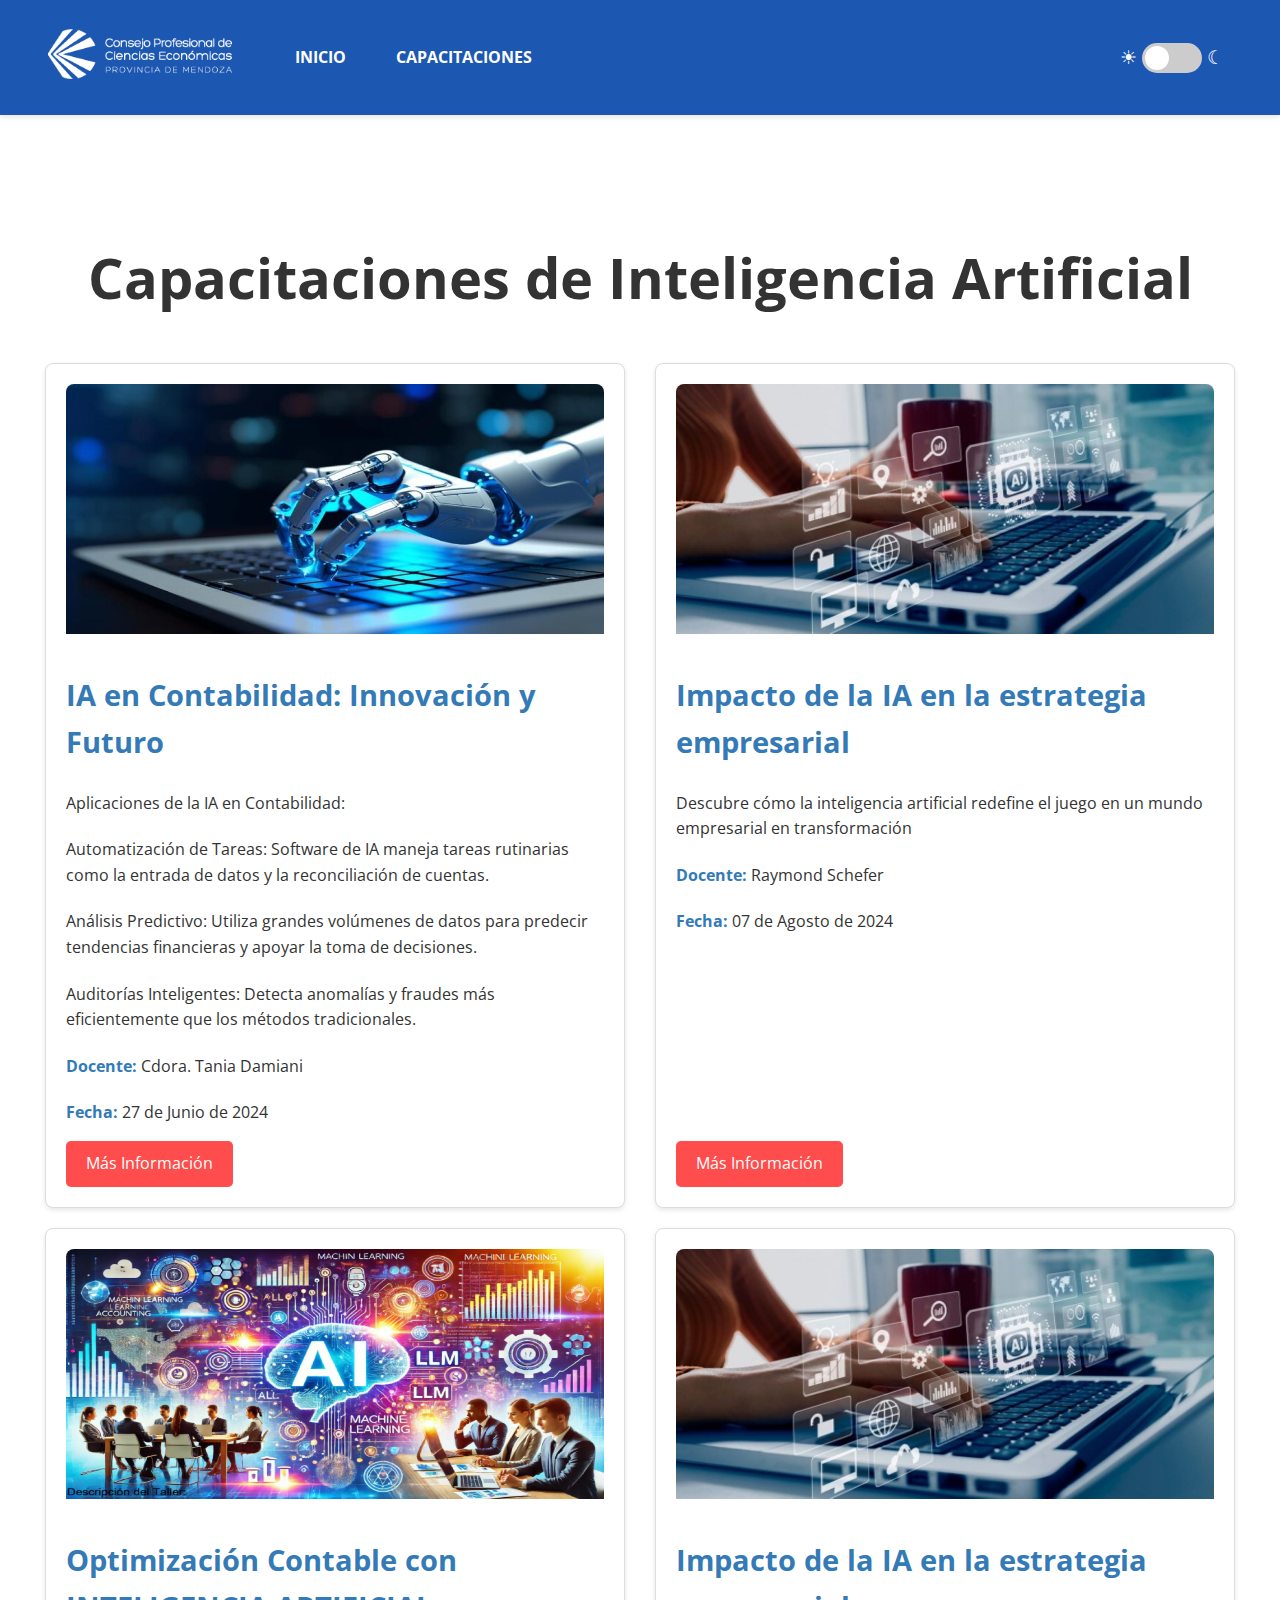
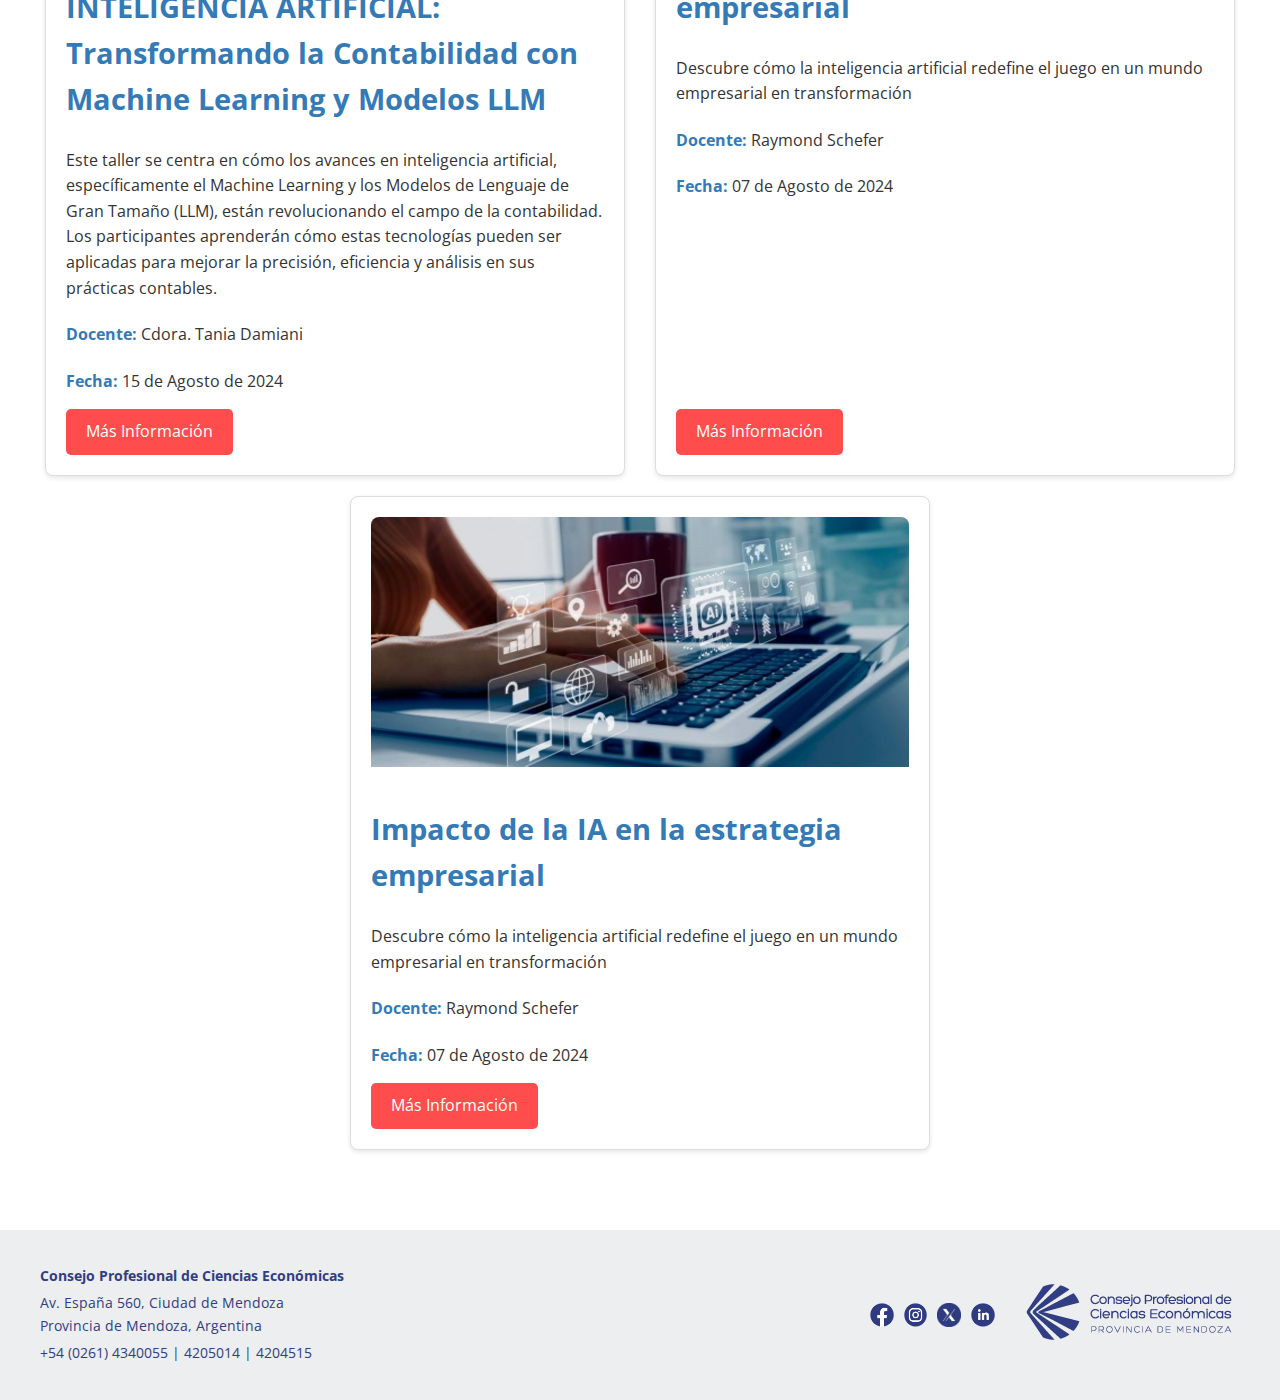
==== commit 82d7bc78: "mejora del modo oscuro e imagenes" ====
--- a/capacitaciones.html
+++ b/capacitaciones.html
@@ -1,33 +1,37 @@
 <!DOCTYPE html>
 <html lang="es">
-  <head>
-    <meta charset="UTF-8" />
-    <meta name="viewport" content="width=device-width, initial-scale=1.0" />
+<head>
+    <meta charset="UTF-8">
+    <meta name="description" content="Portal de capacitaciones del Consejo Profesional de Ciencias Económicas de Mendoza. Cursos de Inteligencia Artificial y más.">
+    <meta name="viewport" content="width=device-width, initial-scale=1.0">
     <title>Compendio de Cursos de IA</title>
-    <link rel="stylesheet" href="stylescap.css" />
-    <link rel="icon" href="favicon_io/favicon-16x16.png" type="image/x-icon" />
-    <link
-      href="https://fonts.googleapis.com/css2?family=Open+Sans:wght@400;600;700&display=swap"
-      rel="stylesheet"
-    />
-  </head>
-  <body>
+    <link rel="stylesheet" href="stylescap.css">
+    <link rel="icon" href="favicon_io/favicon-16x16.png" type="image/x-icon">
+    <link href="https://fonts.googleapis.com/css2?family=Open+Sans:wght@400;600;700&display=swap" rel="stylesheet">
+</head>
+<body>
     <header>
-      <div class="container">
-        <div class="logo">
-          <img
-            src="favicon_io/logotransp.png"
-            alt="CPCE Logo"
-            class="header-logo"
-          />
+        <div class="container">
+            <div class="logo">
+                <a href="https://cpcemza.org.ar/" target="_blank" rel="noopener noreferrer">
+                    <img src="favicon_io/logotransp.png" alt="CPCE Logo" class="header-logo">
+                </a>
+            </div>
+            <nav>
+                <ul>
+                    <li><a href="index.html">Inicio</a></li>
+                    <li><a href="capacitaciones.html">Capacitaciones</a></li>
+                </ul>
+            </nav>
+            <div class="dark-mode-toggle" id="darkModeToggle">
+              
+              <span class="toggle-icon toggle-icon-moon">☀︎</span>
+                <input type="checkbox" class="checkbox" id="toggleCheckbox" />
+                <label for="toggleCheckbox" class="slider"></label>
+                <span class="toggle-icon toggle-icon-sun">☾</span>
+              
+            </div>
         </div>
-        <nav>
-          <ul>
-            <li><a href="index.html">Inicio</a></li>
-            <li><a href="capacitaciones.html">Capacitaciones</a></li>
-          </ul>
-        </nav>
-      </div>
     </header>
 
     <main class="container">
@@ -39,7 +43,7 @@
             <img
               src="img/IAenContabilidad-Innovación y Futuro.jpg"
               alt="Imagen Curso Introducción a la IA"
-              class="curso-imagen"
+              class=" curso-imagen-container"
             />
             <h2>IA en Contabilidad: Innovación y Futuro</h2>
             <p>Aplicaciones de la IA en Contabilidad:</p>
@@ -71,7 +75,7 @@
             <img
               src="img/Impacto de la IA en la estrategia empresarial.jpg"
               alt="Imagen Curso Machine Learning Avanzado"
-              class="curso-imagen"
+              class=" curso-imagen-container"
             />
             <h2>Impacto de la IA en la estrategia empresarial</h2>
             <p>
@@ -91,7 +95,7 @@
             <img
               src="img/Optimización Contable con INTELIGENCIA.png"
               alt="Imagen Curso Machine Learning Avanzado"
-              class="curso-imagen"
+              class=" curso-imagen-container"
             />
             <h2>
               Optimización Contable con INTELIGENCIA ARTIFICIAL: Transformando
@@ -118,7 +122,7 @@
             <img
               src="img/Impacto de la IA en la estrategia empresarial.jpg"
               alt="Imagen Curso Machine Learning Avanzado"
-              class="curso-imagen"
+              class=" curso-imagen-container"
             />
             <h2>Impacto de la IA en la estrategia empresarial</h2>
             <p>
@@ -138,7 +142,7 @@
             <img
               src="img/Impacto de la IA en la estrategia empresarial.jpg"
               alt="Imagen Curso Machine Learning Avanzado"
-              class="curso-imagen"
+              class=" curso-imagen-container"
             />
             <h2>Impacto de la IA en la estrategia empresarial</h2>
             <p>
@@ -157,52 +161,37 @@
       </section>
     </main>
   </body>
+  
   <footer>
     <div class="container">
-      <div class="footer-content">
-        <div class="footer-info">
-          <p><b>Consejo Profesional de Ciencias Económicas</b></p>
-          <p>
-            Av. España 560, Ciudad de Mendoza<br />Provincia de Mendoza,
-            Argentina
-          </p>
-          <p>+54 (0261) 4340055 | 4205014 | 4204515</p>
+        <div class="footer-content">
+            <div class="footer-info">
+                <p><b>Consejo Profesional de Ciencias Económicas</b></p>
+                <p>Av. España 560, Ciudad de Mendoza<br>Provincia de Mendoza, Argentina</p>
+                <p>+54 (0261) 4340055 | 4205014 | 4204515</p>
+            </div>
+            <div class="footer-social">
+                <a href="https://www.facebook.com/CPCEMZA" target="_blank" rel="noopener noreferrer">
+                    <img src="img/icon_fb.png" alt="Facebook" class="footer-icon">
+                </a>
+                <a href="https://www.instagram.com/cpcemendoza" target="_blank" rel="noopener noreferrer">
+                    <img src="img/icon_in.png" alt="Instagram" class="footer-icon">
+                </a>
+                <a href="https://twitter.com/cpcemza" target="_blank" rel="noopener noreferrer">
+                    <img src="img/icon_tw.png" alt="Twitter" class="footer-icon">
+                </a>
+                <a href="https://www.linkedin.com/in/consejo-profesional-de-ciencias-econ%C3%B3micas-mendoza-b15020175" target="_blank" rel="noopener noreferrer">
+                    <img src="img/icon_li.png" alt="Linkedin" class="footer-icon">
+                </a>
+            </div>
+
+            <div class="footer-logo">
+              <picture>
+                  <img src="img/logofooter.png" data-light="img/logofooter.png" data-dark="img/logofooter-blanco.png" alt="Logo consejo" class="footerlogo">
+              </picture>
+          </div>
         </div>
-        <div class="footer-social">
-          <a
-            href="https://www.facebook.com/CPCEMZA"
-            target="_blank"
-            rel="noopener noreferrer"
-          >
-            <img src="img/icon_fb.png" alt="Facebook" class="footer-icon" />
-          </a>
-          <a
-            href="https://www.instagram.com/cpcemendoza"
-            target="_blank"
-            rel="noopener noreferrer"
-          >
-            <img src="img/icon_in.png" alt="Instagram" class="footer-icon" />
-          </a>
-          <a
-            href="https://twitter.com/cpcemza"
-            target="_blank"
-            rel="noopener noreferrer"
-          >
-            <img src="img/icon_tw.png" alt="Twitter" class="footer-icon" />
-          </a>
-          <a
-            href="https://www.linkedin.com/company/cpce-mendoza/?viewAsMember=true"
-            target="_blank"
-            rel="noopener noreferrer"
-          >
-            <img src="img/icon_li.png" alt="Linkedin" class="footer-icon" />
-          </a>
-        </div>
-
-        <div class="footer-logo">
-          <img src="img/logofooter.png" alt="CPCE" class="logofooter" />
-        </div>
-      </div>
     </div>
-  </footer>
+</footer>
+<script src="script.js"></script>
 </html>
--- a/stylescap.css
+++ b/stylescap.css
@@ -1,26 +1,35 @@
 /* styles.css */
 
-/* Reset básico y estilos generales */
+/* --- Reset y Estilos Generales --- */
+
 body {
-    font-family: "Open Sans", sans-serif; /* O la fuente que elijas */
+    font-family: 'Open Sans', sans-serif;
     margin: 0;
     padding: 0;
     line-height: 1.6;
-    color: #000000; /* Negro para el texto principal */
-    background-color: #ffffff; /* Fondo blanco */
-}
+    color: #333;  /* Color de texto principal (modo claro) */
+    background-color: #fff; /* Fondo blanco (modo claro) */
+    transition: background-color 0.3s ease, color 0.3s ease; /* Transición suave */
+}
+
+/* --- Contenedor Principal --- */
 
 .container {
-    max-width: 1200px; /* Ancho máximo del contenido */
-    margin: 0 auto;  /* Centrar el contenido */
-    padding: 0 20px; /* Espacio a los lados */
-}
-
-/* Estilos del encabezado */
+    max-width: 1200px;
+    margin: 0 auto;
+    padding: 0 20px;
+}
+
+/* --- Encabezado (Header) --- */
+
 header {
-    background-color: #337ab7;
-    color: #ffffff;
-    padding: 20px 0; /* Aumentamos el padding vertical */
+    background-color: #1c57b1; /* Azul del CPCE */
+    color: #fff;
+    padding: 20px 0;
+    box-shadow: 0 2px 5px rgba(0, 0, 0, 0.1);
+    position: relative;  /* Para el botón de modo oscuro */
+    z-index: 100;      /* Para que esté por encima de todo */
+    transition: background-color 0.3s ease; /* Transición para modo oscuro */
 }
 
 header .container {
@@ -30,13 +39,13 @@
 }
 
 .logo {
-    display: flex;
-    align-items: center;
-}
-
-.logo img { /* Agregamos estilos específicos para la imagen del logo */
-    max-width: 200px; /* Aumentamos el tamaño máximo del logo (ajusta este valor) */
-    height: auto;     /* Mantiene la proporción de la imagen */
+    flex: 0 0 auto;  /* No crece ni se encoge, tamaño fijo */
+    margin-right: 20px; /* Espacio a la derecha del logo */
+}
+
+.header-logo {
+    max-width: 200px; /* Tamaño máximo del logo */
+    height: auto;     /* Mantiene la proporción */
 }
 
 nav ul {
@@ -44,6 +53,7 @@
     padding: 0;
     margin: 0;
     display: flex;
+    flex-wrap: wrap; /* Permite que los elementos del menú se ajusten */
 }
 
 nav ul li {
@@ -51,34 +61,107 @@
 }
 
 nav a {
-    color: #ffffff;
+    color: #fff;
     text-decoration: none;
-    transition: color 0.3s ease; /* Transición suave para el hover */
+    font-weight: bold;
+    text-transform: uppercase;
+    transition: color 0.3s ease, border-bottom 0.3s ease; /* Transiciones */
+    padding: 10px 15px;
+    display: inline-block;
 }
 
 nav a:hover {
-    color: #48b8d0; /* Celeste/Turquesa al pasar el mouse */
-}
-
-/* Estilos de las secciones */
+    color: #48b8d0; /* Celeste/turquesa al pasar el mouse */
+    border-bottom: 2px solid #48b8d0;  /* Subrayado al pasar el ratón */
+}
+
+/* --- Botón de Modo Oscuro --- */
+
+.dark-mode-toggle {
+    margin-left: auto;   /* Empuja el botón a la derecha */
+    margin-right: 1rem; /*Un poco de margen*/
+    display: inline-flex; /* Usamos flexbox para alinear los elementos */
+    align-items: center;
+    gap: 5px;           /* Espacio entre los iconos y el slider */
+}
+
+.checkbox {
+    display: none; /* Oculta el checkbox real */
+}
+
+.slider {
+    position: relative;
+    cursor: pointer;
+    width: 60px;
+    height: 30px;
+    background-color: #ccc;  /* Gris claro (apagado) */
+    transition: background-color 0.4s ease;
+    border-radius: 30px;     /* Bordes redondeados */
+    display: inline-block; /*Para que ocupe solo el espacio necesario*/
+}
+
+.slider::before {
+    content: "";
+    position: absolute;
+    height: 24px;
+    width: 24px;
+    left: 3px;
+    bottom: 3px;
+    background-color: white; /* Círculo blanco (modo claro) */
+    transition: transform 0.4s ease, background-color 0.4s ease;
+    border-radius: 50%;
+}
+
+/* Estilos cuando el checkbox está "checked" (modo oscuro activado) */
+.checkbox:checked + .slider {
+    background-color: #444; /* Gris oscuro (encendido) */
+}
+
+.checkbox:checked + .slider::before {
+    transform: translateX(30px); /* Mueve el círculo */
+    background-color: #000;    /* Círculo negro */
+}
+
+/* Iconos (sol y luna) */
+.toggle-icon {
+    color: #ffffff; /* Color de los iconos */
+    font-size: 1.2rem;
+    user-select: none; /* Evita que se seleccionen los iconos */
+    transition: color 0.3s ease; /* Transición suave */
+}
+/* --- Secciones --- */
+
 section {
-    padding: 40px 0;
-}
-
+    padding: 80px 0;
+}
+
+/* --- Títulos --- */
 h1 {
+    font-size: 3.5em;
+    margin-bottom: 40px;
+    text-align: center;
+    color: #333;
+    font-weight: 700;
+    transition: color 0.3s ease;
+}
+
+h2 {
     font-size: 2.5em;
-    margin-bottom: 30px;
-    text-align: center;
-    color: #337ab7;
-}
-
-h2 {
+    margin-bottom: 20px;
+    color: #333;
+    font-weight: 700;
+    transition: color 0.3s ease;
+}
+
+h3 {
     font-size: 1.8em;
-    margin-bottom: 15px;
-    color: #337ab7;
-}
-
-/* Estilos de las tarjetas de curso */
+    margin-bottom: 10px;
+    color: #333;
+    font-weight: 600;
+    transition: color 0.3s ease;
+}
+/* --- Tarjetas de Curso --- */
+
 .curso-container {
     display: flex;
     flex-wrap: wrap;
@@ -87,7 +170,7 @@
 }
 
 .curso {
-    width: calc(50% - 20px); /* Dos columnas */
+    width: calc(50% - 20px);
     box-sizing: border-box;
     border: 1px solid #ddd;
     padding: 20px;
@@ -95,9 +178,8 @@
     box-shadow: 0 2px 5px rgba(0, 0, 0, 0.1);
     background-color: #fff;
     transition: transform 0.3s ease, box-shadow 0.3s ease;
-    display: flex;          /* ¡Hacemos .curso un contenedor flexible! */
-    flex-direction: column; /* Apilamos los elementos verticalmente */
-    /* justify-content: space-between;  <- Ya no es necesario aquí */
+    display: flex;          /* Añadido: Hacemos .curso un contenedor flex */
+    flex-direction: column; /* Añadido: Apilamos los elementos verticalmente */
 }
 
 .curso:hover {
@@ -105,31 +187,38 @@
     box-shadow: 0 4px 10px rgba(0, 0, 0, 0.2);
 }
 
+/*  USANDO UN CONTENEDOR INTERMEDIO (Recomendado) */
+.curso-imagen-container { /* Nuevo contenedor */
+    width: 100%;
+    height: 250px; /* O la altura que desees, consistente */
+    overflow: hidden; /* ¡Importante! Recorta lo que sobresalga */
+    border-radius: 8px 8px 0 0; /* Bordes redondeados */
+    margin-bottom: 15px; /* Espacio entre la imagen y el título */
+}
+
 .curso-imagen {
     width: 100%;
-    height: 250px;         /* Altura fija para las imágenes */
-    object-fit: cover;
-    object-position: center;
-    border-radius: 8px 8px 0 0;
-    margin-bottom: 15px;
-    max-width: 100%;      /* Asegura que no se salga del contenedor */
+    height: 100%;   /* La imagen ocupa todo el contenedor */
+    object-fit: cover; /* Cubre todo el contenedor, manteniendo proporción */
+    object-position: center; /* Centra la imagen */
+    max-width: 100%;  /* Buena práctica */
+    display: block;     /* Elimina espacio debajo de la imagen */
 }
 
 .curso h2 {
     font-size: 1.8em;
-    margin-bottom: 10px; /* Reducido el margen inferior */
+    margin-bottom: 10px;
     color: #337ab7;
-    /*  Alineación a la izquierda, por si acaso  */
     text-align: left;
 }
 
 .curso p {
-    margin-bottom: 5px; /* Reducido el margen inferior */
-     /*  Alineación a la izquierda  */
+    margin-bottom: 5px;
     text-align: left;
 }
-.curso p:last-of-type{
-   margin-bottom: 15px;
+
+.curso p:last-of-type {
+    margin-bottom: 15px;
 }
 
 .curso p strong {
@@ -137,12 +226,14 @@
 }
 
 .curso .btn {
-    margin-top: auto;  /* ¡Empuja el botón hacia abajo! */
+    margin-top: auto;  /*  Empuja el botón hacia abajo */
     align-self: flex-start; /* Alinea el botón a la izquierda */
-    /* padding: 8px 16px;  <- Si quieres un botón más pequeño */
-}
-
-/* Estilos de los videos */
+}
+.curso .video-container{
+    margin-top: auto;
+}
+
+/* --- Estilos de los videos --- */
 .video-container {
     position: relative;
     padding-bottom: 56.25%; /* Proporción 16:9 para el video */
@@ -159,13 +250,13 @@
     height: 100%;
 }
 
-/* Estilos de los botones */
+/* --- Estilos de los botones --- */
 /* Usamos variables CSS para los colores del botón */
 :root {
   --boton-color: #ff4c4c;
   --boton-hover-color: #ff0707; /* Color más oscuro para el hover */
-  /* O, usando color-mix (más avanzado, pero recomendado): */
-  /* --boton-hover-color: color-mix(in srgb, var(--boton-color) 80%, black); */
+--boton-secundario-color: transparent;
+--boton-secundario-hover-color: #f0f0f0;
 }
 
 
@@ -184,211 +275,483 @@
 .btn:hover {
     background-color: var(--boton-hover-color);
 }
-
-/* Estilos del pie de página (versión mejorada) */
+.btn-secundario {
+    background-color: var(--boton-secundario-color);
+    color: #fff;
+    border: 2px solid #fff;
+    padding: 10px 23px;
+}
+   .btn-secundario:hover {
+        background-color: var(--boton-secundario-hover-color);
+        color: #000; /* Texto negro al hacer hover */
+        border-color: var(--boton-secundario-hover-color); /*Mantenemos el borde*/
+}
+
+/* --- Estilos del pie de página --- */
 footer {
-    background-color: #edeef0;  /* Mismo color de fondo */
-    padding: 30px 0; /*  Padding superior e inferior  */
-    color: #323e84; /*  Color de texto azul oscuro  */
-    font-size: 14px;  /* Tamaño de fuente */
+    background-color: #edeef0;
+    padding: 30px 0;
+    color: #323e84;
+    font-size: 14px;
 }
 
 .footer-content {
-    display: flex; /* Usamos Flexbox */
-    justify-content: space-between; /* Distribuye el espacio */
-    align-items: center; /* Centrado vertical */
-    flex-wrap: wrap; /* Para que se ajuste en pantallas pequeñas */
+    display: flex;
+    justify-content: space-between;
+    align-items: center;
+    flex-wrap: wrap;
 }
 
 .footer-info {
-    flex: 1 1 300px; /*  Crece, se encoge, base de 300px  */
-    margin-right: 20px;  /*  Margen a la derecha  */
-     text-align: left; /*Alineacion a la izquierda*/
-
+    flex: 1 1 300px;
+    margin-right: 20px;
+     text-align: left;
 }
 
 .footer-info p {
-    margin: 5px 0; /*  Margen superior e inferior para los párrafos  */
+    margin: 5px 0;
 }
 
 .footer-social {
-    flex: 0 0 auto; /* No crece, no se encoge, tamaño automático */
+    flex: 0 0 auto;
     margin-right: 20px;
-    display: flex; /* Para alinear los iconos horizontalmente */
-    align-items: center;/*Centrar verticalmente los iconos*/
-
+    display: flex;
+    align-items: center;
 }
 
 .footer-icon {
-    height: 24px; /*  Tamaño de los iconos  */
-    margin: 0 5px; /*  Espacio entre iconos  */
-     vertical-align: middle; /* Alinea verticalmente los íconos */
-}
-
-.footer-logo {
-    flex: 0 0 auto;  /* No crece, no se encoge, tamaño automático */
-    text-align: right;
+    height: 24px;
+    margin: 0 5px;
+    vertical-align: middle;
+}
+.footer-logo{
+    display: flex;
+    justify-content: end;
 }
 
 .logofooter {
-    max-width: 180px; /*  Tamaño máximo del logo  */
-     height: auto;
-}
-
-/* Estilos para la sección Hero (index.html) */
+    max-width: 220px;
+}
+/* --- Hero Section (index.html) --- */
+
 .hero {
+    background-image: url('img/IA_bienvenida.png');  /* Imagen de fondo */
+    background-size: cover;
+    background-position: center;
+    background-repeat: no-repeat;
+    position: relative; /* Necesario para el pseudo-elemento */
+    width: 100%;      /* Ocupa todo el ancho */
+    /*  Opcional: Si quieres una altura mínima: */
+     min-height: 500px; /* O la altura que necesites */
+    transition: background-color 0.3s ease;
+}
+
+/*  Pseudo-elemento para la sombra y el degradado  */
+.hero::before {
+    content: '';
+    position: absolute;
+    top: 0;
+    left: 0;
+    width: 100%;
+    height: 100%;
+   background: linear-gradient(to bottom, rgba(0, 78, 161, 0.8) 0%, rgba(0, 78, 161, 0) 40%, rgba(0, 78, 161, 0.8) 100%); /* Degradado de azul transparente a transparente */
+    box-shadow: inset 0px 0px 80px rgba(0, 0, 0, 0.5);  /*Sombra*/
+    z-index: 1;
+    border-radius: inherit;
+}
+.hero-content {
+    position: relative;
+    z-index: 2;
+    padding: 100px 20px;
     text-align: center;
-    padding: 50px 0;
-    background-color: #f5f5f5; /* Color de fondo suave (opcional) */
-    border-bottom: 1px solid #ddd; /* Borde inferior */
+	  color: white; /* Color del texto */
 }
 
 .hero h1 {
-    font-size: 3em; /* Título más grande */
+  font-size: 4em;
+  margin-bottom: 30px;
+	color: #fff; /* Color del texto */
+}
+
+.hero p {
+  font-size: 1.5em;
+  margin-bottom: 50px;
+	color: #fff; /* Color del texto */
+}
+/* Estilos del distintivo */
+.hero .certificacion {
+    background-color: #bb86fc; /* Color morado */
+    color: white;
+    padding: 5px 10px;
+    border-radius: 5px;
+    display: inline-block;
+    margin-bottom: 1rem;
+    font-size: 0.9em;
+    font-weight: 600;
+}
+
+/* Estilos de las etiquetas */
+.hero .etiquetas {
+    margin-bottom: 1.5rem;
+}
+
+.hero .etiqueta {
+    background-color: rgba(255, 255, 255, 0.2); /* Fondo semitransparente */
+    color: white;
+    padding: 5px 10px;
+    border-radius: 3px;
+    display: inline-block;
+    margin-right: 10px;
+    font-size: 0.8em;
+}
+
+.hero .btn {
+  margin-bottom: 25px;
+}
+/* --- Info Section (index.html) --- */
+
+.info {
+ padding: 80px 0;
+ text-align: center;
+ position: relative;
+ z-index: 1;
+}
+
+.info h2 {
+ font-size: 2.5em;
+ margin-bottom: 50px;
+ color: #333;
+}
+
+.info-grid {
+ display: grid;
+ grid-template-columns: repeat(auto-fit, minmax(280px, 1fr));
+ gap: 40px;
+}
+
+.info-item {
+ padding: 30px;
+ border: 1px solid #eee;
+border-radius: 12px;
+ box-shadow: 0 2px 5px rgba(0, 0, 0, 0.05);
+transition: transform 0.3s ease, box-shadow 0.3s ease, background-color 0.3s ease, border-color 0.3s ease;
+}
+
+.info-item:hover {
+transform: translateY(-5px);
+box-shadow: 0 6px 15px rgba(0, 0, 0, 0.15);
+}
+
+.info-icon {
+    width: 60px;  /* O el tamaño que prefieras */
+    height: auto;
     margin-bottom: 20px;
-    color: #337ab7;
-}
-
-.hero p {
-    font-size: 1.2em;
-    margin-bottom: 30px;
-    color: #555; /* Color de texto más oscuro */
-}
-
-.hero-image {
-    max-width: 80%; /* Ajusta el tamaño de la imagen */
-    height: auto;
-    margin-top: 30px;
-    border-radius: 8px; /* Bordes redondeados (opcional) */
-    box-shadow: 0 4px 8px rgba(0, 0, 0, 0.1); /* Sombra suave (opcional) */
-}
-
-/* Estilos para la sección de Información (index.html) */
-.info {
-    padding: 60px 0;
-    text-align: center;
-}
-
-.info h2 {
-    font-size: 2.2em;
-    margin-bottom: 40px;
-    color: #337ab7;
-}
-
-.info-grid {
-    display: grid;
-    grid-template-columns: repeat(auto-fit, minmax(250px, 1fr)); /* Diseño responsive */
-    gap: 30px;
-}
-
-.info-item {
-    padding: 20px;
-    border: 1px solid #ddd;
-    border-radius: 8px;
-}
-
-.info-icon {
-    width: 50px; /* Tamaño de los iconos */
-    height: auto;
-    margin-bottom: 15px;
-}
-
-/* Estilos para la sección de Contacto Rápido (index.html) */
+}
+
+/* --- Contacto Rápido (index.html) --- */
+
 .contacto-rapido {
-    padding: 40px 0;
-    text-align: center;
-    background-color: #f9f9f9; /* Fondo ligeramente diferente */
-    border-top: 1px solid #ddd;
+padding: 50px 0;
+text-align: center;
+background-color: #f5f5f5;
+border-top: 1px solid #eee;
+position: relative;
+z-index: 50;
+transition: background-color 0.3s ease, border-top-color 0.3s ease;
 }
 
 .contacto-rapido h2 {
-    font-size: 1.8em;
-    margin-bottom: 20px;
-    color: #337ab7;
+font-size: 2em;
+margin-bottom: 20px;
+color: #333;
 }
 
 .contacto-rapido p {
-    margin-bottom: 10px;
-}
-
-/* Estilos adicionales para las tarjetas de curso (capacitaciones.html) */
-.curso-imagen {
-    width: 100%;       /* Ocupa todo el ancho del contenedor */
-    height: 250px;     /* Altura fija (ajústala según tus necesidades) */
-    object-fit: cover; /*  ¡La clave! */
-    object-position: center; /* Centra la imagen */
-    border-radius: 8px 8px 0 0;
-    margin-bottom: 15px;
-    max-width: 100%; /*Asegura que la imagen no se salga de su contenedor*/
-
-}
-
-.curso p strong { /* Estilo para "Docente:" y "Fecha:" */
-    color: #337ab7; /* Color azul para resaltar */
-}
-.curso .video-container{
-  margin-top: 1rem;
-}
-
-/*  Media Queries para Responsive Design  */
-
+margin-bottom: 10px;
+}
+
+/* --- Modo Oscuro --- */
+
+/* --- Modo Oscuro --- */
+
+/* Estilos generales para modo oscuro (preferencia del sistema) */
+@media (prefers-color-scheme: dark) {
+    body {
+        background-color: #121212;
+        color: #eee;
+    }
+
+    header {
+        background-color: #1c57b1;
+    }
+
+    h1, h2, .curso h2, h3, strong {
+        color: #fff;
+    }
+
+    .curso p strong {
+        color: #fff;
+    }
+
+    a {
+        color: #80c4de;
+    }
+
+    nav a {
+        color: #fff; /* Color del texto en el modo oscuro */
+    }
+
+    nav a:hover {
+        color: #48b8d0;
+        border-bottom-color: #48b8d0;
+    }
+
+    .curso, .info-item {
+        background-color: #1f1f1f;
+        border-color: #444;
+        box-shadow: 0 2px 5px rgba(255, 255, 255, 0.1);
+    }
+    .curso:hover,
+    .info-item:hover {
+       box-shadow: 0 6px 15px rgba(255, 255, 255, 0.15);
+    }
+
+    .contacto-rapido {
+        background-color: #1A1A1A;
+        border-top-color: #444;
+    }
+
+     footer{
+        background-color: #1A1A1A;
+         color: #fff;
+    }
+    /*Modo oscuro: Hero Section*/
+    .hero::before{
+      background: linear-gradient(to bottom, rgba(0, 0, 0, 0.8) 0%, rgba(0, 0, 0, 0) 40%, rgba(0, 0, 0, 0.8) 100%);
+      box-shadow: inset 0px 0px 80px rgba(0, 0, 0, 0.7); /* Sombra más intensa en modo oscuro */
+    }
+    .hero .etiqueta{
+      background-color: rgba(0, 0, 0, 0.2);
+    }
+
+    /* Estilos del slider para modo oscuro (preferencia del sistema) */
+    .slider {
+        background-color: #666;  /* Gris medio (apagado) */
+    }
+    .slider::before {
+        background-color: #fff; /* Círculo blanco (modo claro) */
+    }
+      .checkbox:checked + .slider {
+        background-color: #444;
+    }
+
+    .checkbox:checked + .slider::before {
+        background-color: #000;   /* Círculo negro (modo oscuro activo) */
+    }
+      .toggle-icon-moon {
+     color: #ffffff;
+    }
+     .toggle-icon-sun{
+      color:#ffffff;
+    }
+}
+
+/* --- Modo Oscuro (Anulación Manual - botón) --- */
+/* Estilos generales para modo oscuro (preferencia del sistema y manual) */
+body.dark-mode {
+    background-color: #121212;
+    color: #eee;
+}
+
+body.dark-mode header{
+  background-color: #1c57b1;
+}
+body.dark-mode h1,
+body.dark-mode h2,
+body.dark-mode .curso h2,
+body.dark-mode h3,
+body.dark-mode strong {
+    color: #fff;
+}
+
+body.dark-mode .curso p strong{
+   color: #fff;
+}
+
+body.dark-mode a {
+    color: #ffffff;
+}
+
+body.dark-mode nav a {
+     color: #fff; /* Color del texto en el modo oscuro */
+}
+
+body.dark-mode nav a:hover
+{
+    color: #48b8d0;
+
+}
+
+body.dark-mode .curso,
+body.dark-mode .info-item {
+    background-color: #1f1f1f;
+    border-color: #444;
+    box-shadow: 0 2px 5px rgba(255, 255, 255, 0.1);
+}
+
+body.dark-mode .curso:hover,
+body.dark-mode .info-item:hover {
+    box-shadow: 0 6px 15px rgba(255, 255, 255, 0.15);
+}
+
+body.dark-mode .contacto-rapido {
+    background-color: #1A1A1A;
+    border-top-color: #444;
+}
+
+body.dark-mode footer{
+   background-color: #1A1A1A;
+    color: #fff;
+}
+body.dark-mode .hero::before{
+   background: linear-gradient(to bottom, rgba(0, 0, 0, 0.8) 0%, rgba(0, 0, 0, 0) 40%, rgba(0, 0, 0, 0.8) 100%);
+   box-shadow: inset 0px 0px 80px rgba(0, 0, 0, 0.7); /* Sombra más intensa en modo oscuro */
+}
+body.dark-mode .hero .etiqueta{
+background-color: rgba(0, 0, 0, 0.2);
+}
+/* Estilos *específicos* para el slider en modo oscuro (anulación manual) */
+body.dark-mode .slider {
+  background-color: #666;
+}
+
+body.dark-mode .slider::before {
+  background-color: #fff;
+}
+body.dark-mode .checkbox:checked + .slider {
+    background-color: #444;
+}
+
+body.dark-mode .checkbox:checked + .slider::before {
+    background-color: #000;
+}
+ body.dark-mode .toggle-icon-moon {
+    color: #ffffff;
+ }
+ body.dark-mode .toggle-icon-sun {
+    color:#fff;
+ }
+
+/* --- Media Queries (Responsive) --- */
 
 @media (max-width: 768px) {
-    .footer-content {
-      flex-direction: column;
-      align-items: flex-start;
-    }
-    .footer-info, .footer-social, .footer-logo{
-      margin: 10px 0;
-      width: 100%; /* Ocupa todo el ancho */
-      text-align: center; /* Centra el contenido */
-    }
-    .footer-logo {
-        text-align: center; /*Centrar imagen responsivo*/
-    }
-    .footer-info {
-        text-align: center;
-    }
-    .footer-social {
-        justify-content: center;
-    }
-}
-
-/*  Tablets  */
-@media (max-width: 768px) {
-    .curso {
-        width: 100%; /* Una columna en pantallas más pequeñas */
-    }
-
     header .container {
         flex-direction: column;
+        align-items: flex-start;
+    }
+
+    .logo {
+        margin-bottom: 10px;
+        margin-right: 0;
     }
 
     nav ul {
-        margin-top: 1rem;
         flex-direction: column;
+        width: 100%;
     }
 
     nav ul li {
         margin-left: 0;
-        margin-top: 0.5rem;
-    }
-    .footer-social, .footer-logo {
-        text-align: center; /* Centra en pantallas pequeñas */
-    }
-}
-
-/*  Móviles  */
+        margin-bottom: 5px;
+    }
+
+    nav a {
+        padding: 5px 10px;
+        display: block;
+        width: 100%;
+        box-sizing: border-box;
+        text-align: left;
+    }
+
+    h1 {
+        font-size: 2.5em;
+    }
+
+    h2 {
+        font-size: 1.8em;
+    }
+
+    .curso {
+        width: 100%;
+    }
+
+    .curso-imagen-container { /*  Estilos al CONTENEDOR */
+        width: 100%;
+        height: 250px;  /* O la altura que desees */
+        overflow: hidden; /*  ¡IMPORTANTE!  Recorta lo que sobresalga */
+        border-radius: 8px 8px 0 0;  /* Bordes redondeados */
+        margin-bottom: 15px;
+    }
+    
+    .curso-imagen {  /*  Estilos a la IMAGEN */
+        width: 100%;
+        height: 100%; /* O height: auto; */
+        object-fit: cover;
+        object-position: center;
+        max-width: 100%; /* Buena práctica, siempre */
+        display: block;  /* Elimina espacio extra debajo de la imagen */
+    }
+
+    .hero h1 {
+        font-size: 2.8em;
+    }
+
+    .hero-content {
+        padding: 60px 20px;
+    }
+
+    .footer-content {
+        flex-direction: column;
+        align-items: flex-start;
+    }
+
+    .footer-social,
+    .footer-logo {
+        margin: 10px 0;
+    }
+
+    .footer-info,
+    .footer-social {
+        text-align: center;
+    }
+
+    .footer-logo {
+        text-align: center;
+        width: 100%;
+    }
+     .dark-mode-toggle{
+      margin: 10px 0;
+    }
+}
+
 @media (max-width: 480px) {
-    h1 {
+    .hero h1 {
         font-size: 2em;
     }
 
-    h2 {
-        font-size: 1.5em;
-    }
-
-    .container {
-        padding: 0 10px; /*  Menos espacio lateral en móviles  */
-    }
-}+        .hero p {
+            font-size: 1.2em;
+        }
+
+        .hero-content {
+            padding: 40px 20px;
+        }
+
+        h2 {
+            font-size: 1.5em;
+        }
+
+        .info-grid {
+            grid-template-columns: 1fr;
+        }
+    }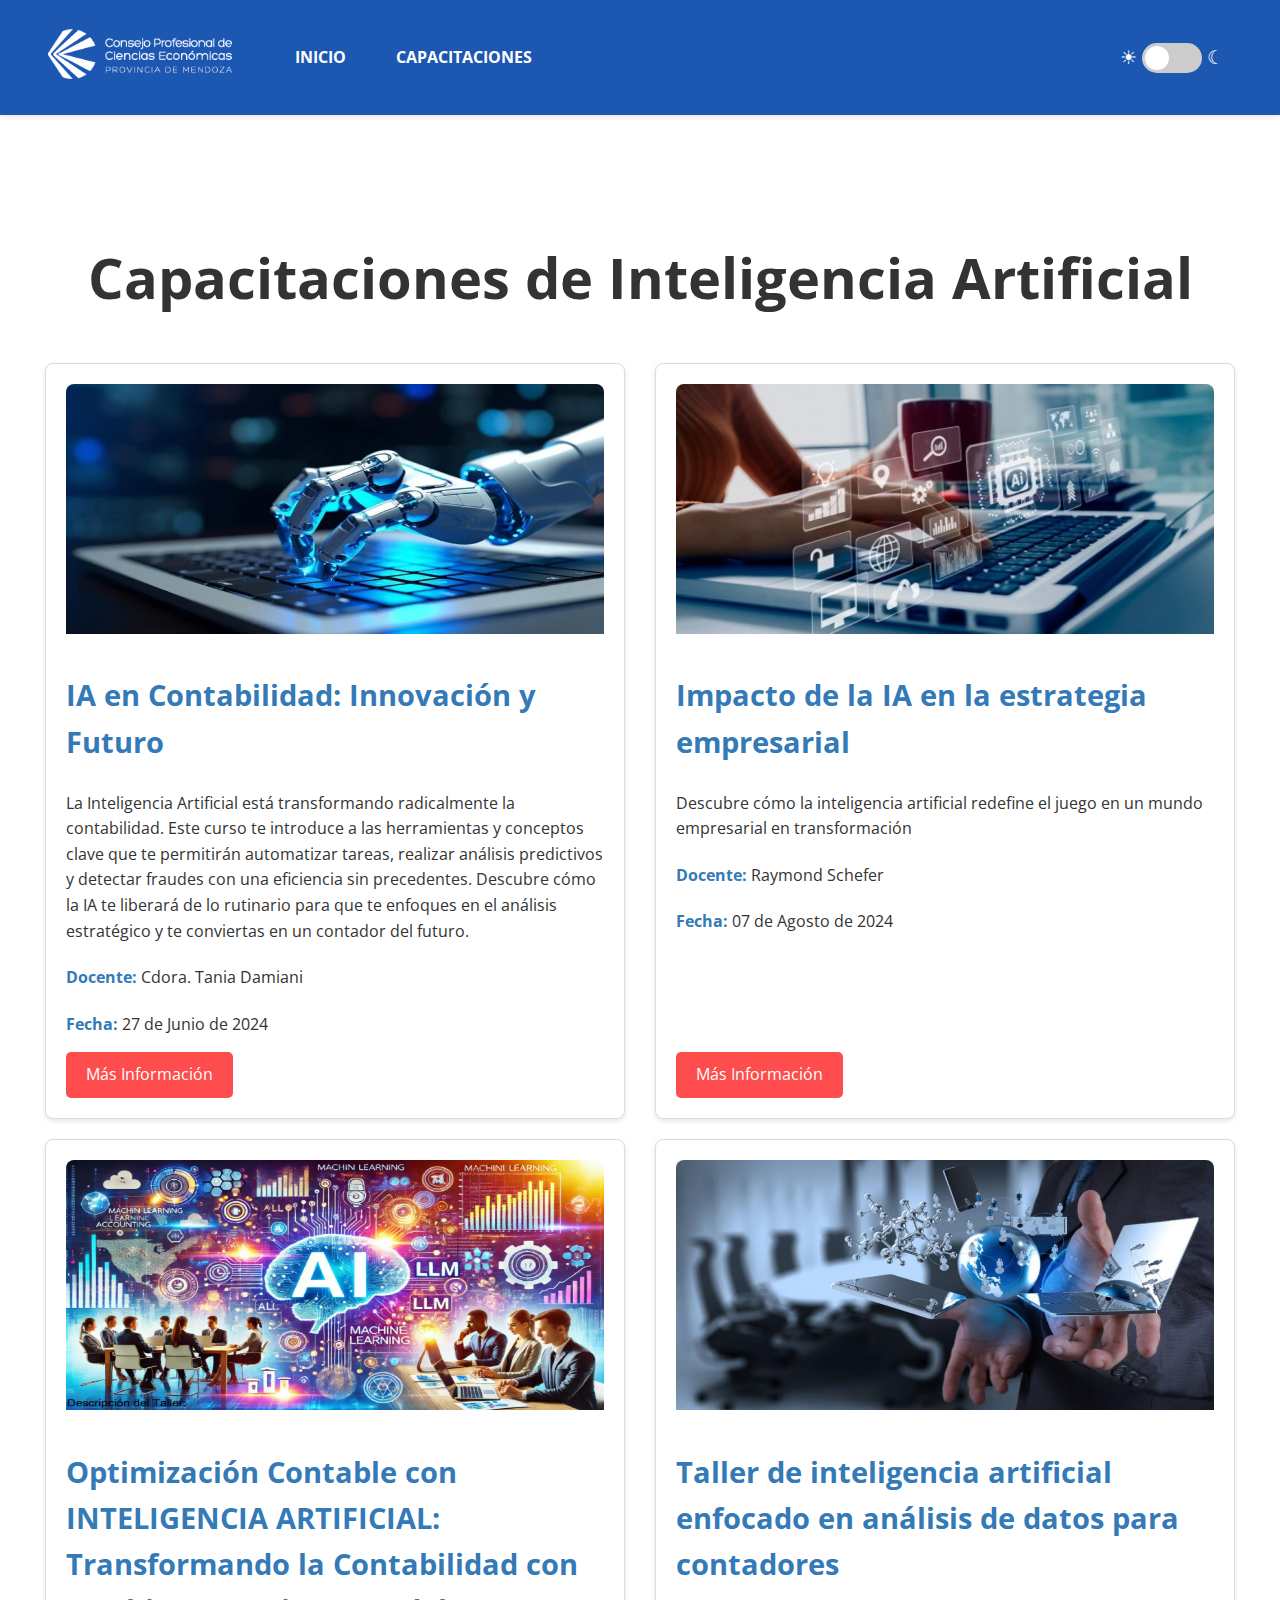
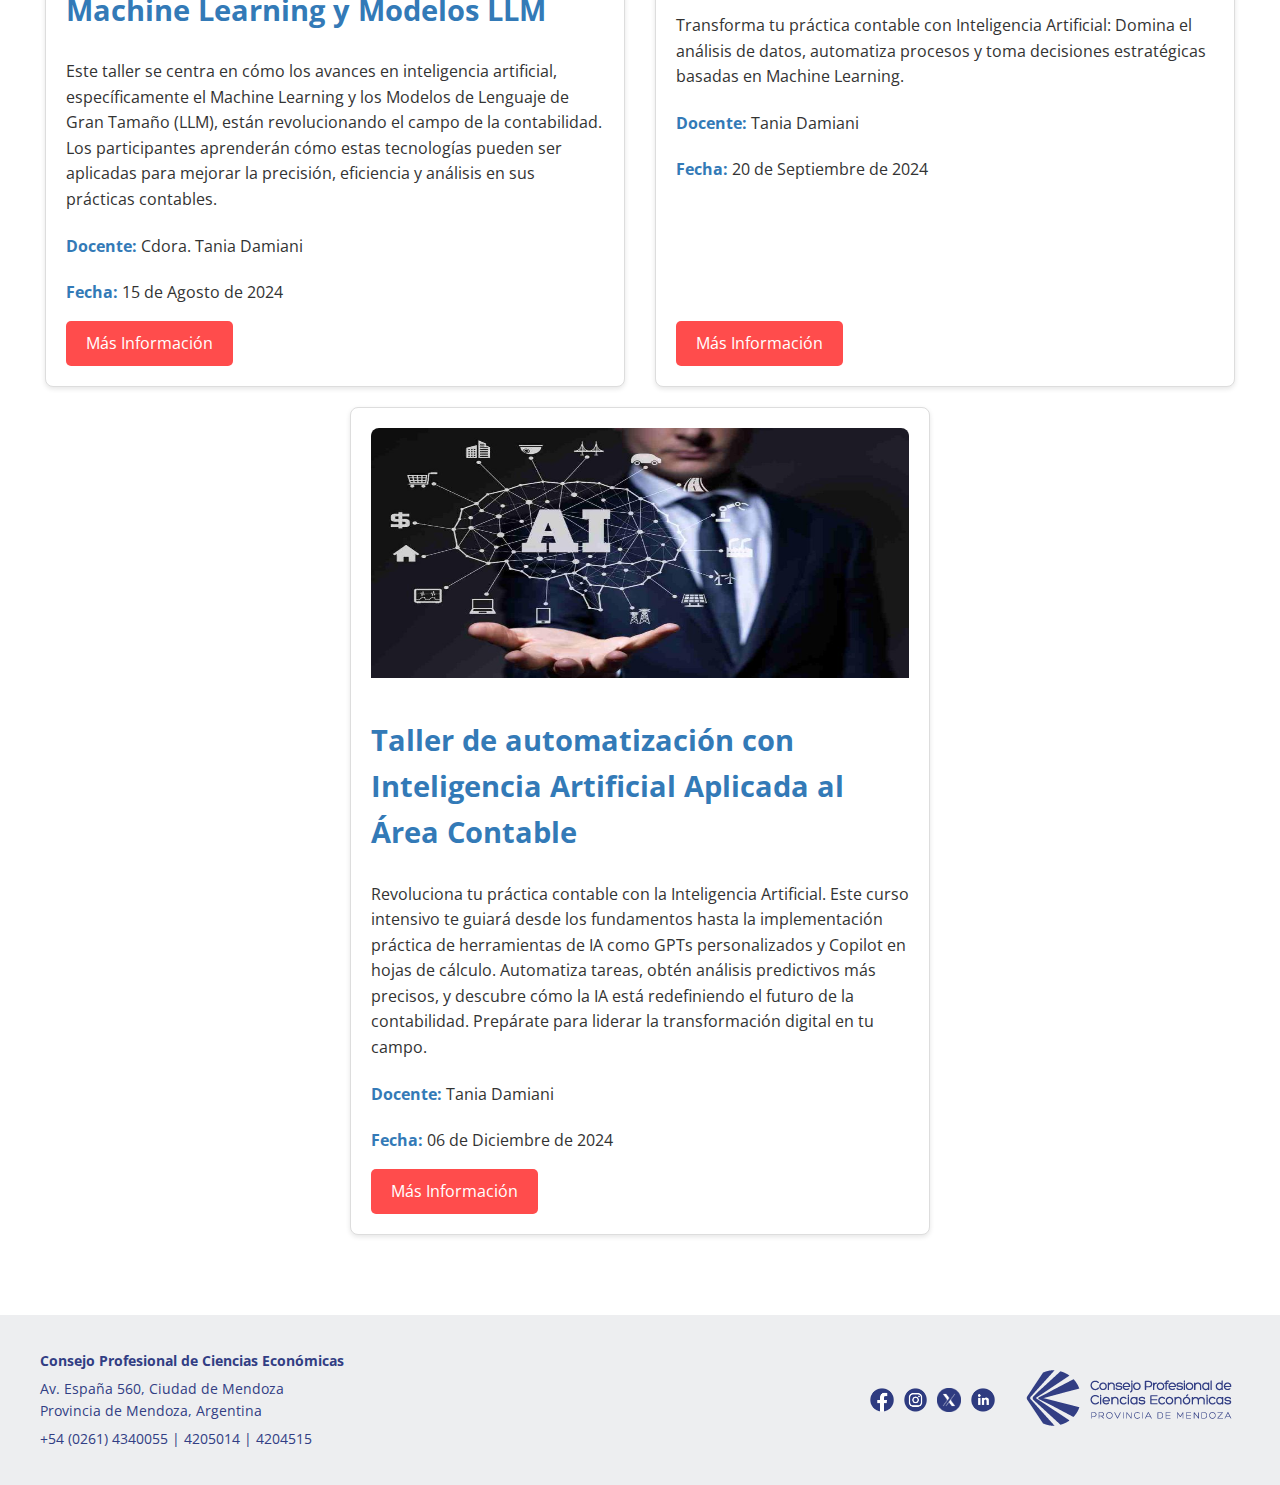
==== commit a76c1fa1: "mejora de movimiento carrusel index" ====
--- a/capacitaciones.html
+++ b/capacitaciones.html
@@ -46,21 +46,8 @@
               class=" curso-imagen-container"
             />
             <h2>IA en Contabilidad: Innovación y Futuro</h2>
-            <p>Aplicaciones de la IA en Contabilidad:</p>
-
             <p>
-              Automatización de Tareas: Software de IA maneja tareas rutinarias
-              como la entrada de datos y la reconciliación de cuentas.
-            </p>
-
-            <p>
-              Análisis Predictivo: Utiliza grandes volúmenes de datos para
-              predecir tendencias financieras y apoyar la toma de decisiones.
-            </p>
-
-            <p>
-              Auditorías Inteligentes: Detecta anomalías y fraudes más
-              eficientemente que los métodos tradicionales.
+              La Inteligencia Artificial está transformando radicalmente la contabilidad. Este curso te introduce a las herramientas y conceptos clave que te permitirán automatizar tareas, realizar análisis predictivos y detectar fraudes con una eficiencia sin precedentes. Descubre cómo la IA te liberará de lo rutinario para que te enfoques en el análisis estratégico y te conviertas en un contador del futuro.
             </p>
             <p><strong>Docente:</strong> Cdora. Tania Damiani</p>
             <p><strong>Fecha:</strong> 27 de Junio de 2024</p>
@@ -74,7 +61,7 @@
           <div class="curso">
             <img
               src="img/Impacto de la IA en la estrategia empresarial.jpg"
-              alt="Imagen Curso Machine Learning Avanzado"
+              alt="Imagen Impacto de la IA"
               class=" curso-imagen-container"
             />
             <h2>Impacto de la IA en la estrategia empresarial</h2>
@@ -94,7 +81,7 @@
           <div class="curso">
             <img
               src="img/Optimización Contable con INTELIGENCIA.png"
-              alt="Imagen Curso Machine Learning Avanzado"
+              alt="Imagen Optimización Contable con INTELIGENCIA"
               class=" curso-imagen-container"
             />
             <h2>
@@ -120,19 +107,18 @@
 
           <div class="curso">
             <img
-              src="img/Impacto de la IA en la estrategia empresarial.jpg"
-              alt="Imagen Curso Machine Learning Avanzado"
+              src="img/Taller de inteligencia artificial enfocado en análisis de datos para contadores.jpg"
+              alt="Imagen inteligencia artificial enfocado en análisis de datos"
               class=" curso-imagen-container"
             />
-            <h2>Impacto de la IA en la estrategia empresarial</h2>
+            <h2>Taller de inteligencia artificial enfocado en análisis de datos para contadores</h2>
             <p>
-              Descubre cómo la inteligencia artificial redefine el juego en un
-              mundo empresarial en transformación
+              Transforma tu práctica contable con Inteligencia Artificial: Domina el análisis de datos, automatiza procesos y toma decisiones estratégicas basadas en Machine Learning.
             </p>
-            <p><strong>Docente:</strong> Raymond Schefer</p>
-            <p><strong>Fecha:</strong> 07 de Agosto de 2024</p>
+            <p><strong>Docente:</strong> Tania Damiani</p>
+            <p><strong>Fecha:</strong> 20 de Septiembre de 2024</p>
             <a
-              href="https://micuenta.cpcemza.org.ar/capacitacion_.php?ID=479"
+              href="https://micuenta.cpcemza.org.ar/capacitacion_.php?ID=494"
               class="btn"
               >Más Información</a
             >
@@ -140,17 +126,16 @@
 
           <div class="curso">
             <img
-              src="img/Impacto de la IA en la estrategia empresarial.jpg"
-              alt="Imagen Curso Machine Learning Avanzado"
+              src="img/Taller de automatización con Inteligencia Artificial Aplicada al Área Contable.jpg"
+              alt="Imagen automatización con Inteligencia Artificial"
               class=" curso-imagen-container"
             />
-            <h2>Impacto de la IA en la estrategia empresarial</h2>
+            <h2>Taller de automatización con Inteligencia Artificial Aplicada al Área Contable</h2>
             <p>
-              Descubre cómo la inteligencia artificial redefine el juego en un
-              mundo empresarial en transformación
+              Revoluciona tu práctica contable con la Inteligencia Artificial. Este curso intensivo te guiará desde los fundamentos hasta la implementación práctica de herramientas de IA como GPTs personalizados y Copilot en hojas de cálculo. Automatiza tareas, obtén análisis predictivos más precisos, y descubre cómo la IA está redefiniendo el futuro de la contabilidad. Prepárate para liderar la transformación digital en tu campo.
             </p>
-            <p><strong>Docente:</strong> Raymond Schefer</p>
-            <p><strong>Fecha:</strong> 07 de Agosto de 2024</p>
+            <p><strong>Docente:</strong> Tania Damiani</p>
+            <p><strong>Fecha:</strong> 06 de Diciembre de 2024</p>
             <a
               href="https://micuenta.cpcemza.org.ar/capacitacion_.php?ID=479"
               class="btn"
@@ -187,7 +172,7 @@
 
             <div class="footer-logo">
               <picture>
-                  <img src="img/logofooter.png" data-light="img/logofooter.png" data-dark="img/logofooter-blanco.png" alt="Logo consejo" class="footerlogo">
+                  <img src="img/logofooter.png" data-light="img/logofooter.png" data-dark="img/logofooterblanco.png" alt="Logo consejo" class="footerlogo">
               </picture>
           </div>
         </div>
--- a/stylescap.css
+++ b/stylescap.css
@@ -71,8 +71,8 @@
 }
 
 nav a:hover {
-    color: #48b8d0; /* Celeste/turquesa al pasar el mouse */
-    border-bottom: 2px solid #48b8d0;  /* Subrayado al pasar el ratón */
+    color: #48b8d0; 
+
 }
 
 /* --- Botón de Modo Oscuro --- */
@@ -644,114 +644,121 @@
 
 /* --- Media Queries (Responsive) --- */
 
+/* 📌 Para tablets y pantallas medianas */
 @media (max-width: 768px) {
     header .container {
         flex-direction: column;
-        align-items: flex-start;
+        align-items: center;
     }
 
     .logo {
         margin-bottom: 10px;
-        margin-right: 0;
     }
 
     nav ul {
         flex-direction: column;
         width: 100%;
+        text-align: center;
     }
 
     nav ul li {
-        margin-left: 0;
-        margin-bottom: 5px;
-    }
-
-    nav a {
-        padding: 5px 10px;
-        display: block;
-        width: 100%;
-        box-sizing: border-box;
-        text-align: left;
-    }
-
-    h1 {
+        margin: 5px 0;
+    }
+
+    .hero-content {
+        text-align: center;
+        padding: 50px 15px;
+    }
+
+    .hero h1 {
         font-size: 2.5em;
     }
 
-    h2 {
-        font-size: 1.8em;
-    }
-
+    .hero p {
+        font-size: 1.3em;
+    }
+
+    .info-grid {
+        grid-template-columns: 1fr; /* Secciones en una sola columna */
+    }
+
+    /* 📌 Sección de cursos */
     .curso {
         width: 100%;
     }
 
-    .curso-imagen-container { /*  Estilos al CONTENEDOR */
+    .curso-imagen-container { 
         width: 100%;
-        height: 250px;  /* O la altura que desees */
-        overflow: hidden; /*  ¡IMPORTANTE!  Recorta lo que sobresalga */
-        border-radius: 8px 8px 0 0;  /* Bordes redondeados */
+        height: 220px; /* Ajuste de altura */
+        overflow: hidden;
+        border-radius: 8px 8px 0 0;
         margin-bottom: 15px;
     }
     
-    .curso-imagen {  /*  Estilos a la IMAGEN */
+    .curso-imagen {  
         width: 100%;
-        height: 100%; /* O height: auto; */
+        height: 100%;
         object-fit: cover;
         object-position: center;
-        max-width: 100%; /* Buena práctica, siempre */
-        display: block;  /* Elimina espacio extra debajo de la imagen */
-    }
-
-    .hero h1 {
-        font-size: 2.8em;
-    }
-
-    .hero-content {
-        padding: 60px 20px;
-    }
-
+        max-width: 100%;
+        display: block;
+    }
+
+    /* 📌 Footer responsivo */
     .footer-content {
         flex-direction: column;
-        align-items: flex-start;
-    }
-
+        align-items: center;
+        text-align: center;
+    }
+
+    .footer-info,
     .footer-social,
     .footer-logo {
+        margin-bottom: 15px;
+    }
+
+    .footer-logo img {
+        max-width: 150px; /* Ajuste del tamaño del logo */
+    }
+    
+    .dark-mode-toggle {
         margin: 10px 0;
     }
-
-    .footer-info,
-    .footer-social {
-        text-align: center;
-    }
-
-    .footer-logo {
-        text-align: center;
-        width: 100%;
-    }
-     .dark-mode-toggle{
-      margin: 10px 0;
-    }
-}
-
+}
+
+/* 📌 Para móviles pequeños */
 @media (max-width: 480px) {
     .hero h1 {
-        font-size: 2em;
-    }
-
-        .hero p {
-            font-size: 1.2em;
-        }
-
-        .hero-content {
-            padding: 40px 20px;
-        }
-
-        h2 {
-            font-size: 1.5em;
-        }
-
-        .info-grid {
-            grid-template-columns: 1fr;
-        }
-    }+        font-size: 2.2em;
+    }
+
+    .hero p {
+        font-size: 1.1em;
+    }
+
+    .hero-content {
+        padding: 40px 10px;
+    }
+
+    h2 {
+        font-size: 1.4em;
+    }
+
+    .info-grid {
+        grid-template-columns: 1fr;
+    }
+
+    /* 📌 Sección de cursos en móviles */
+    .curso-imagen-container {
+        height: 180px; /* Más pequeño en móviles */
+    }
+
+    /* 📌 Footer en móviles */
+    .footer-content {
+        text-align: center;
+    }
+
+    .footer-logo img {
+        max-width: 120px; /* Ajuste adicional para pantallas pequeñas */
+    }
+}
